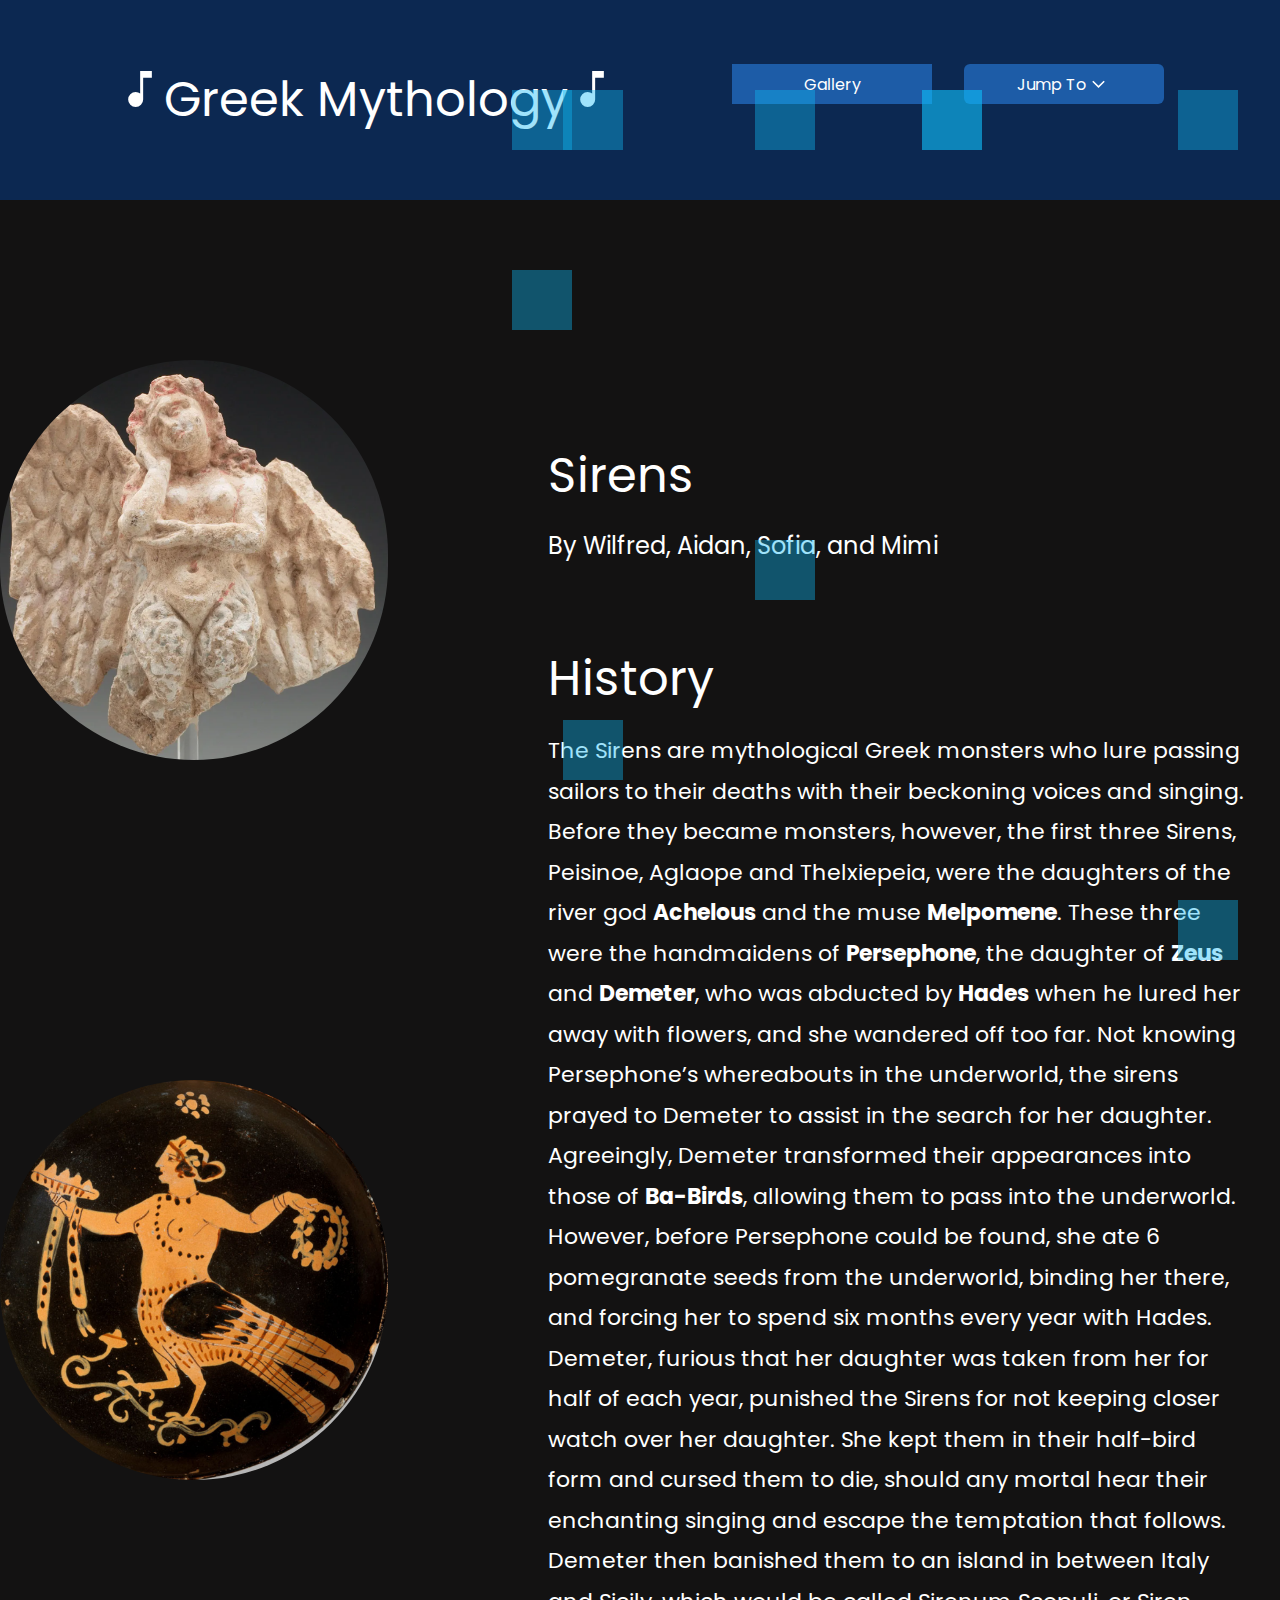
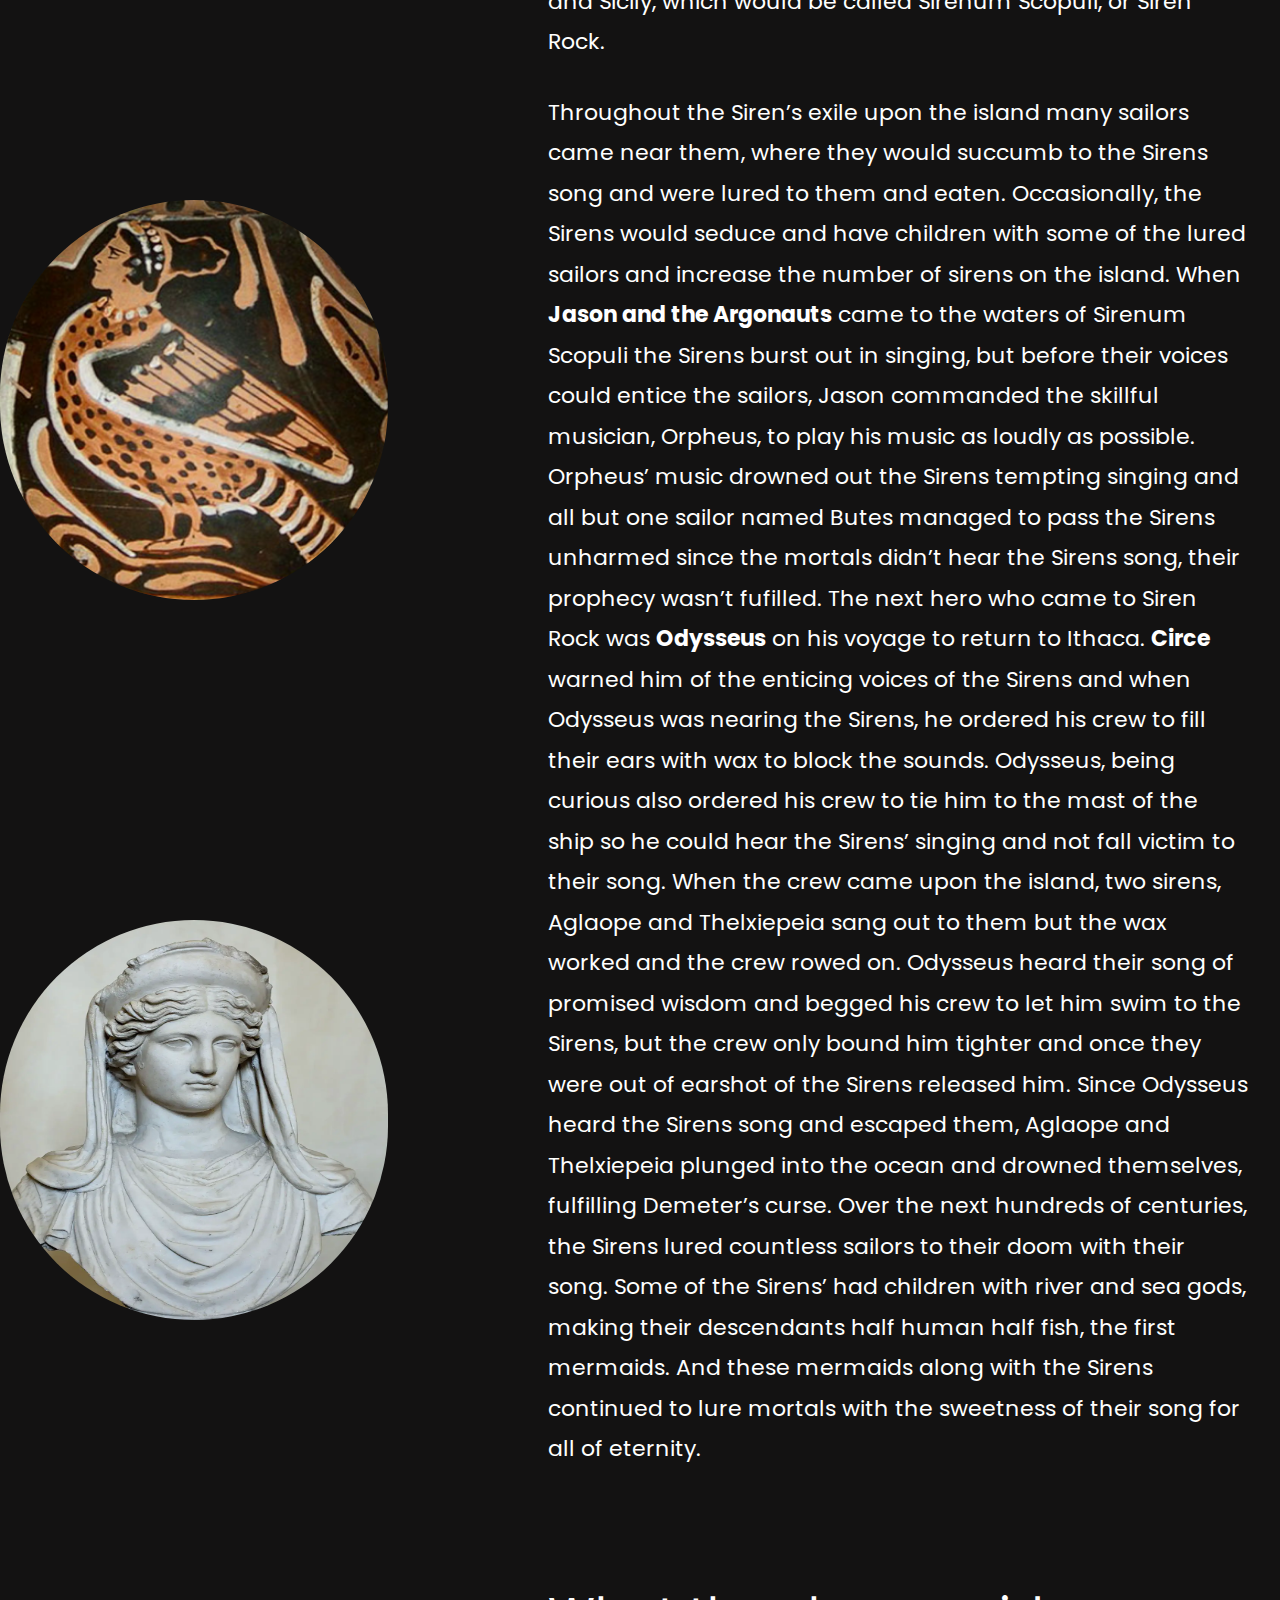
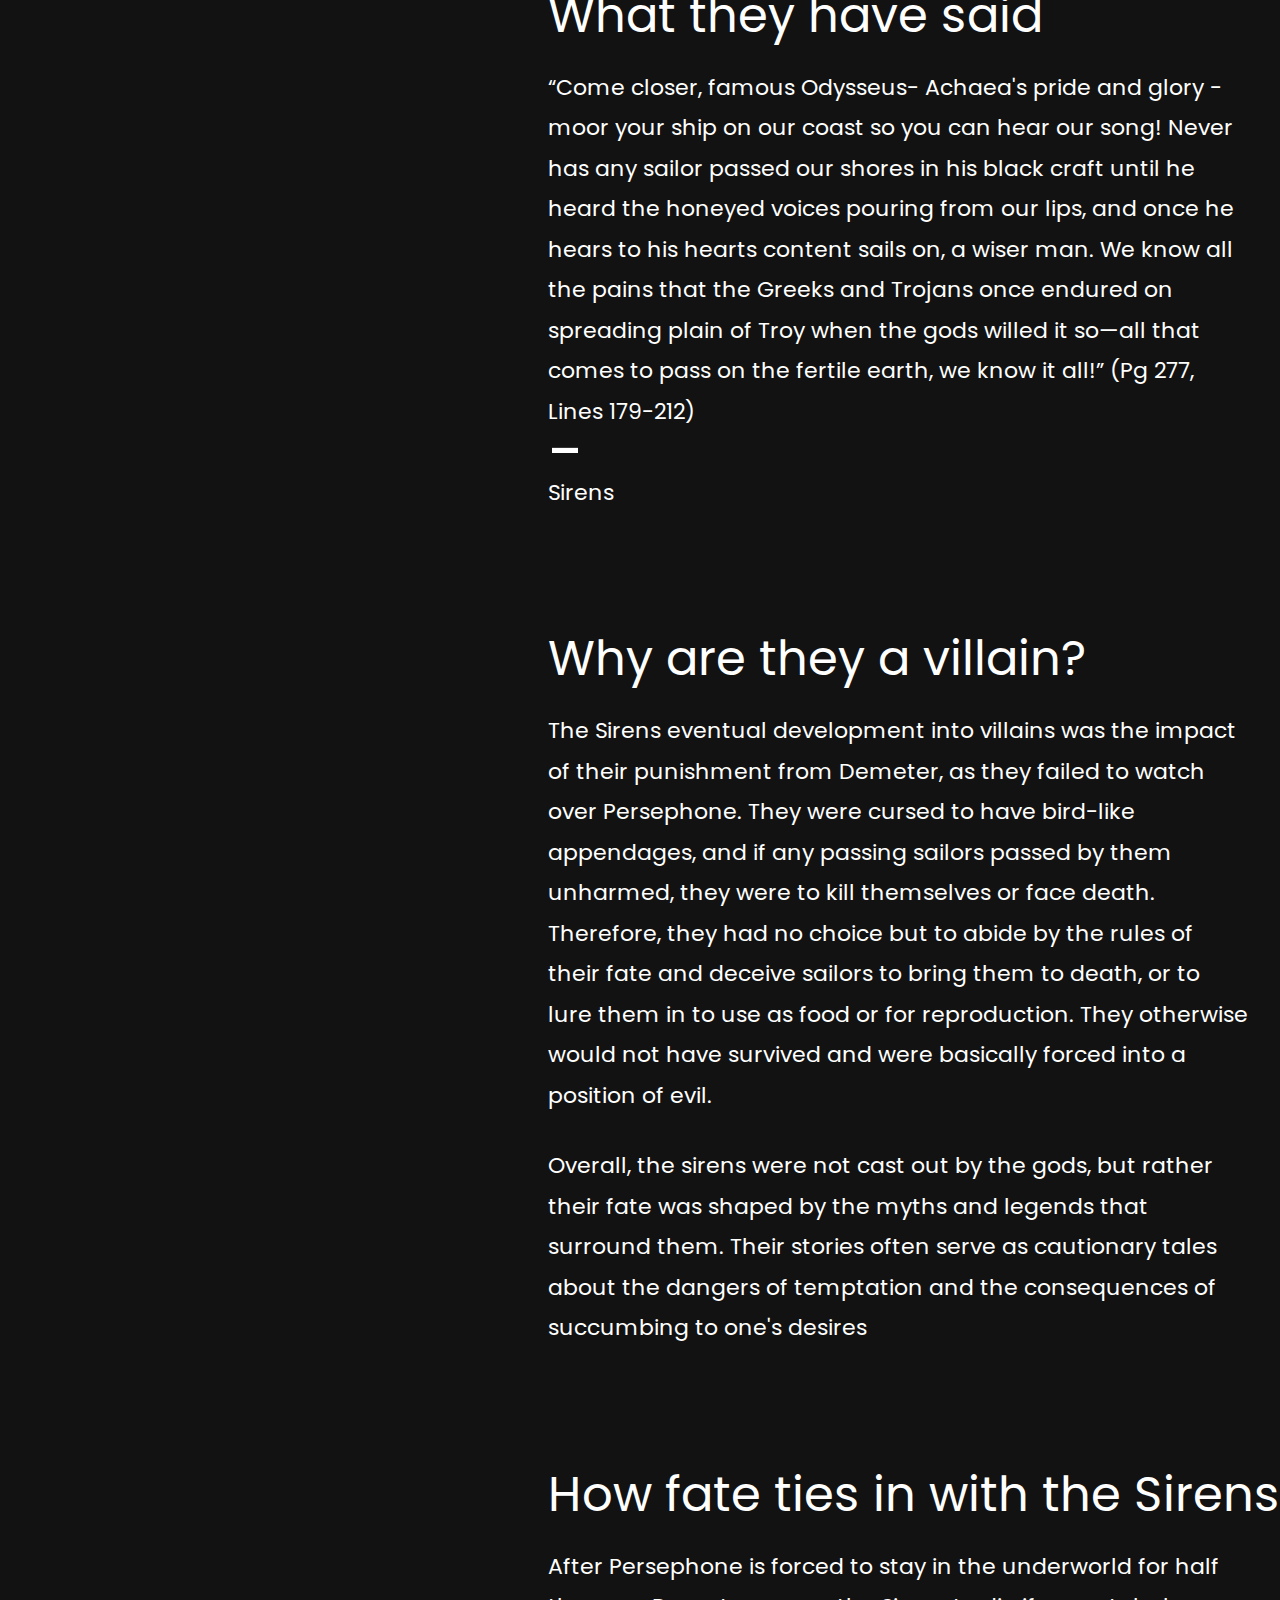
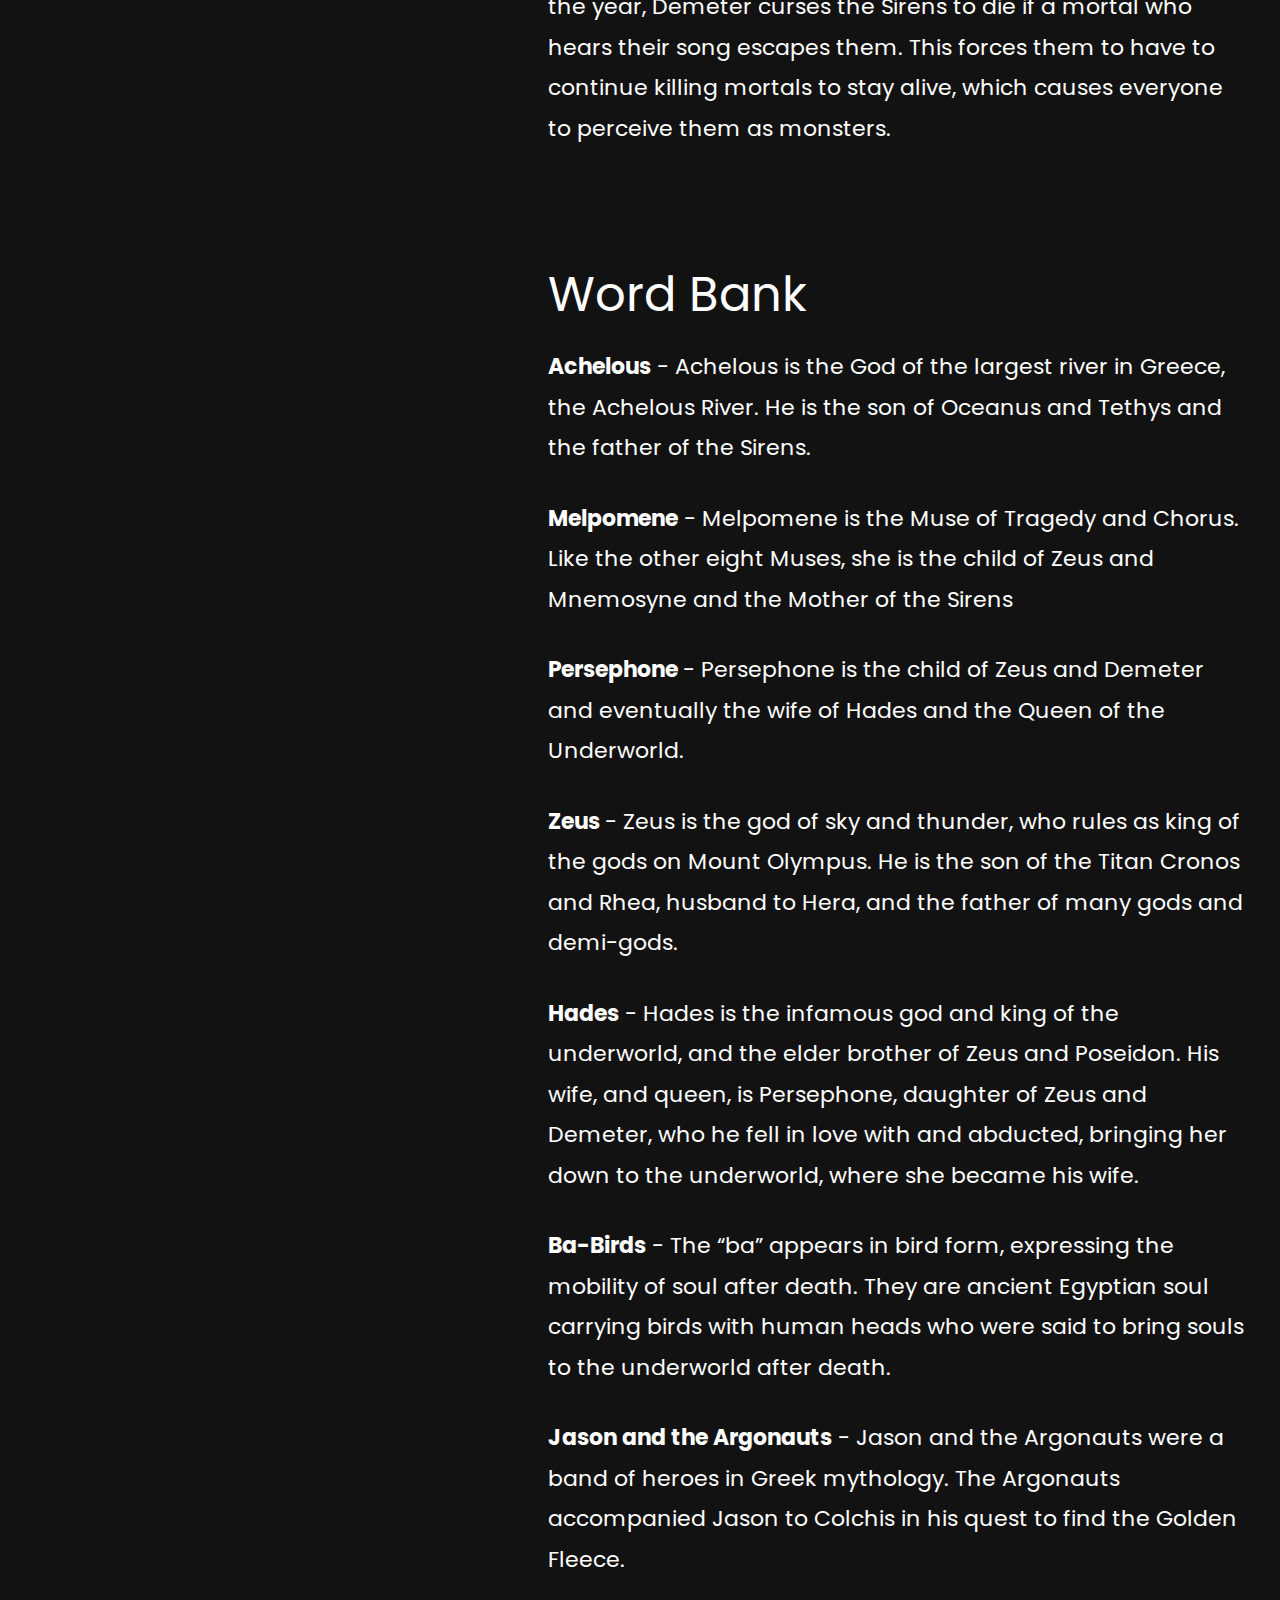
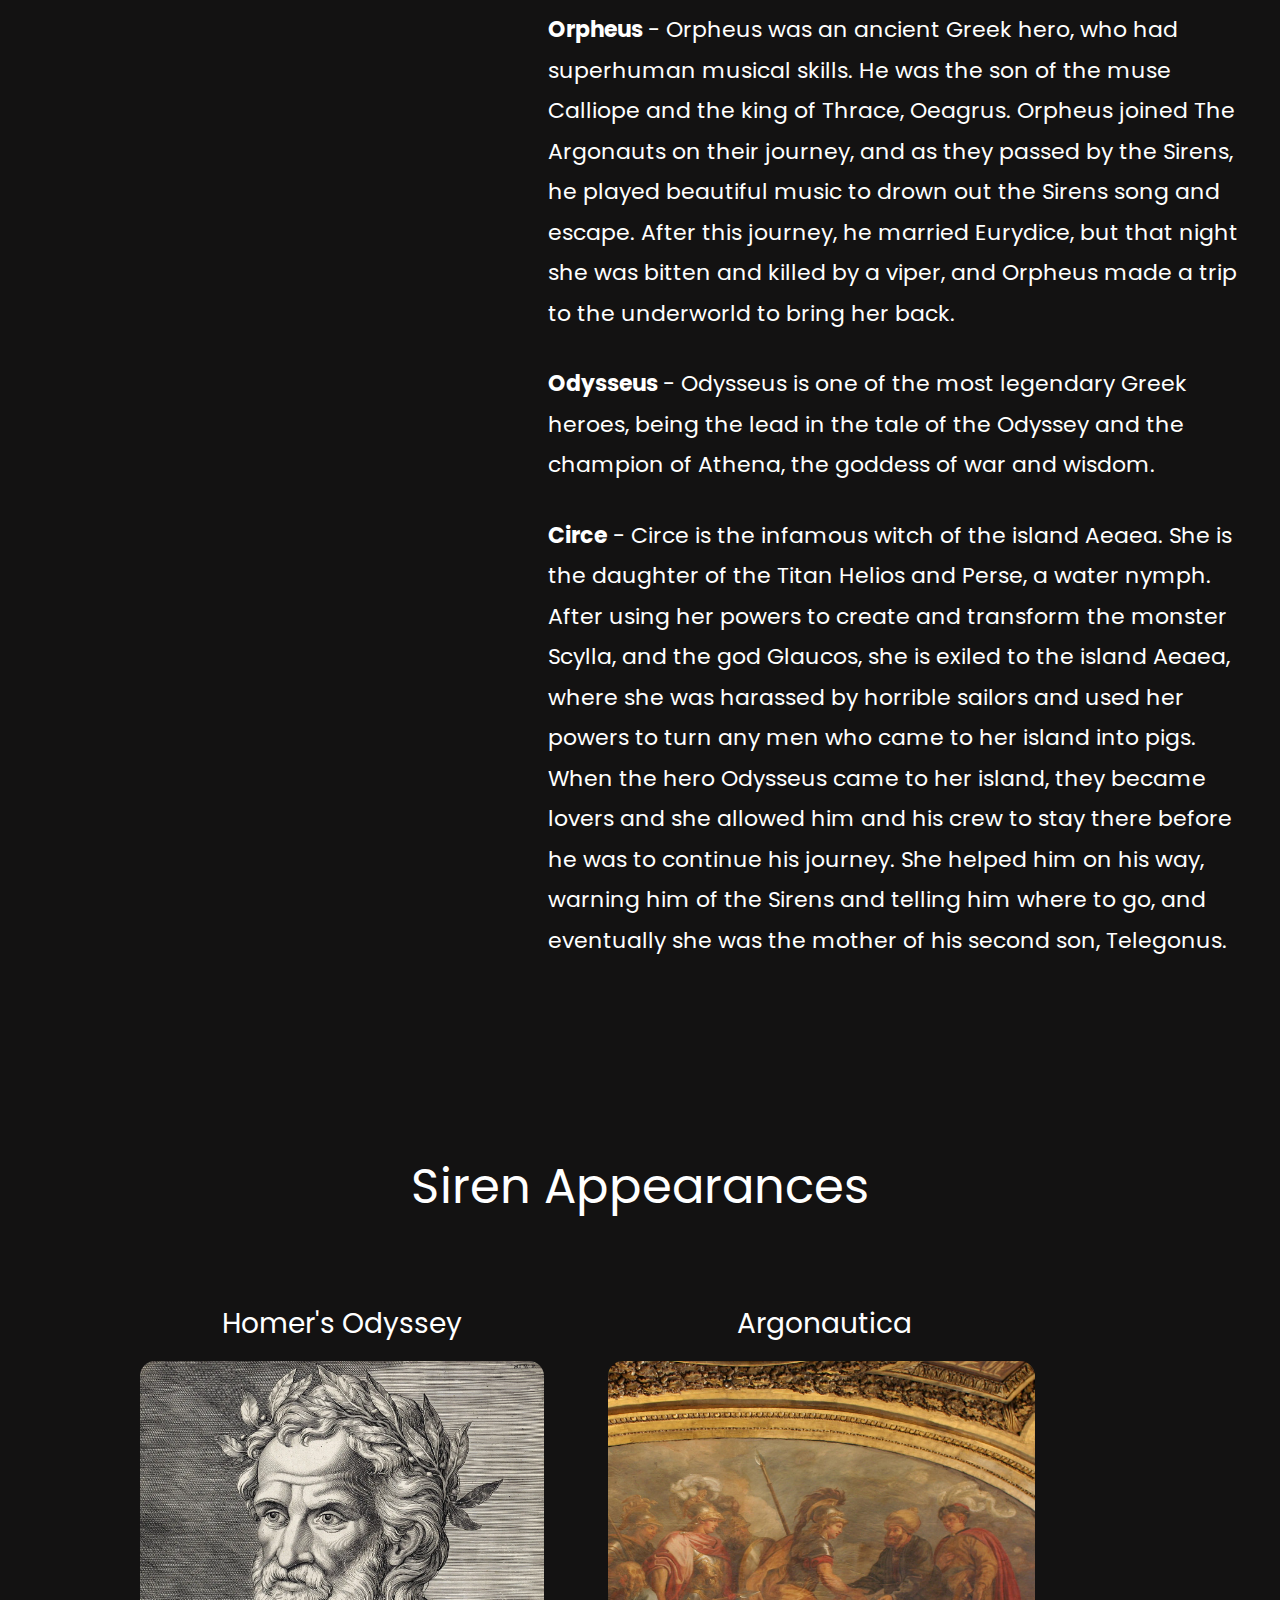
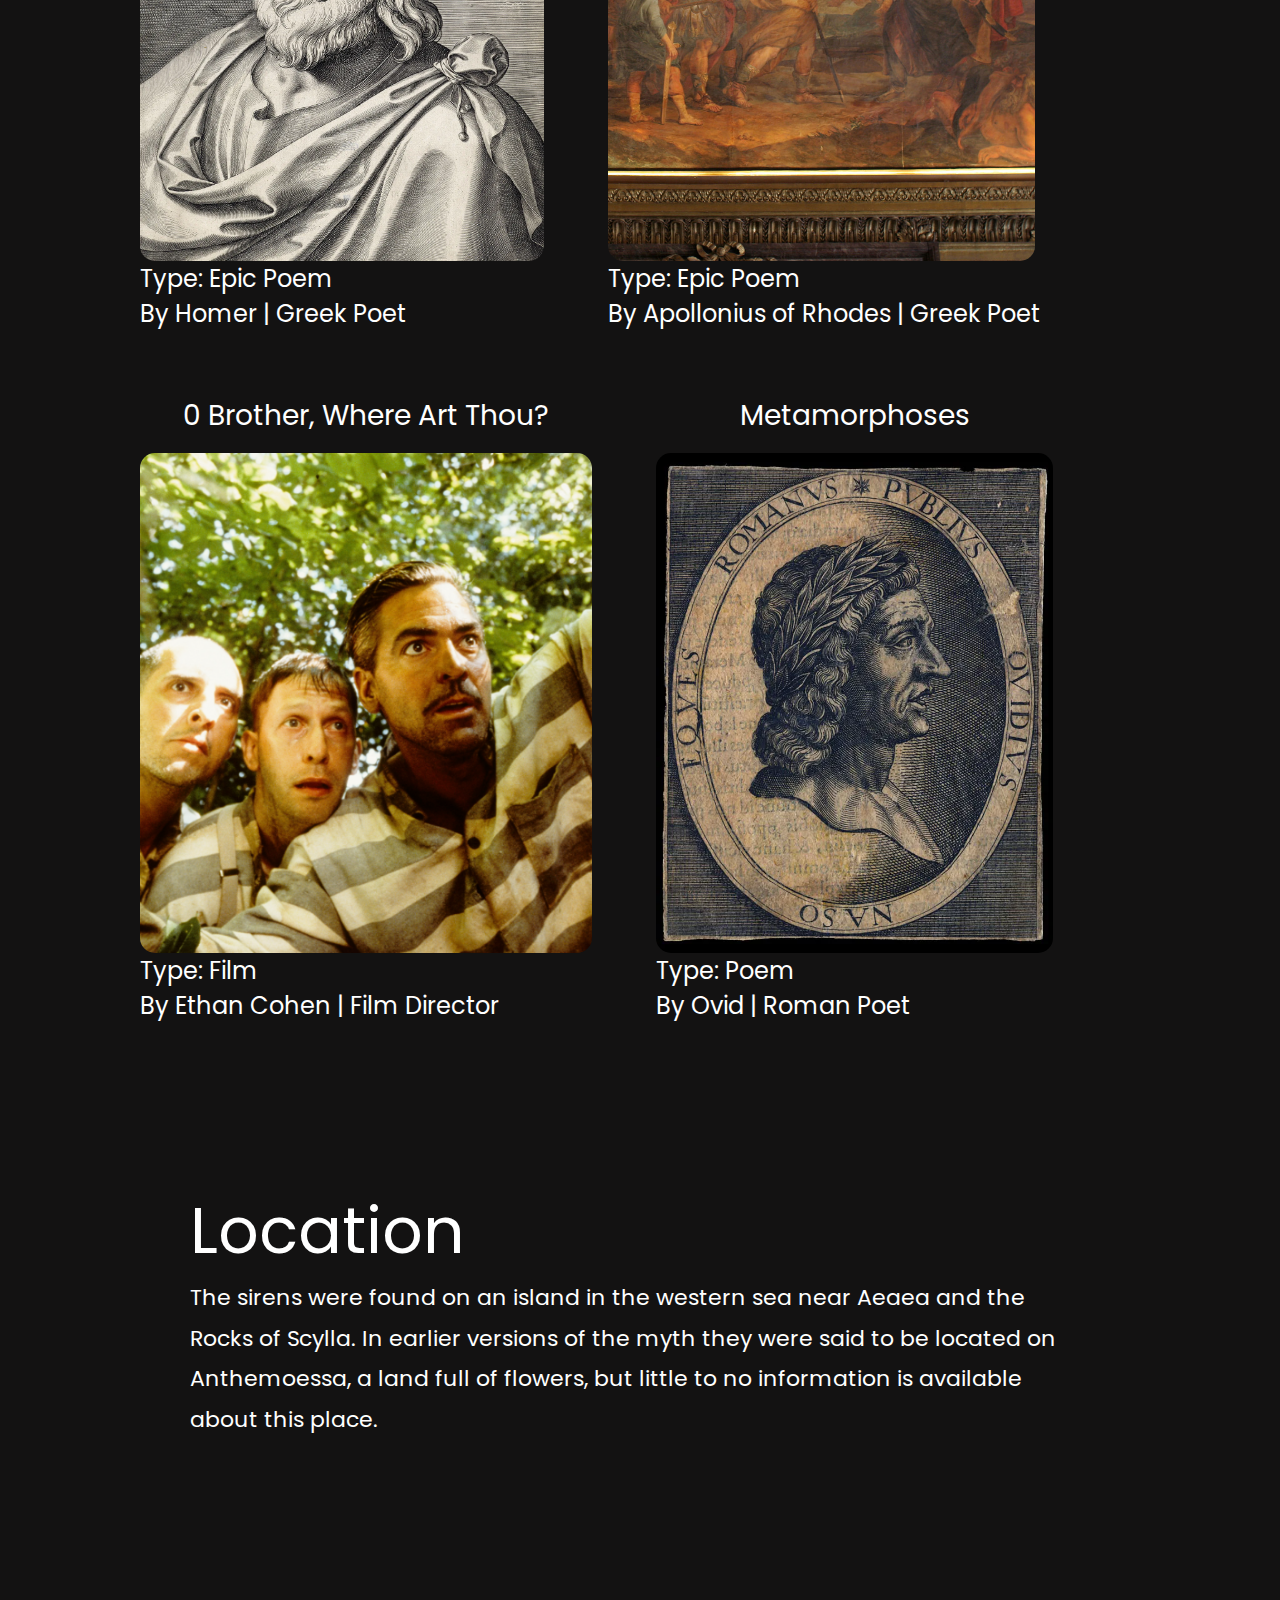
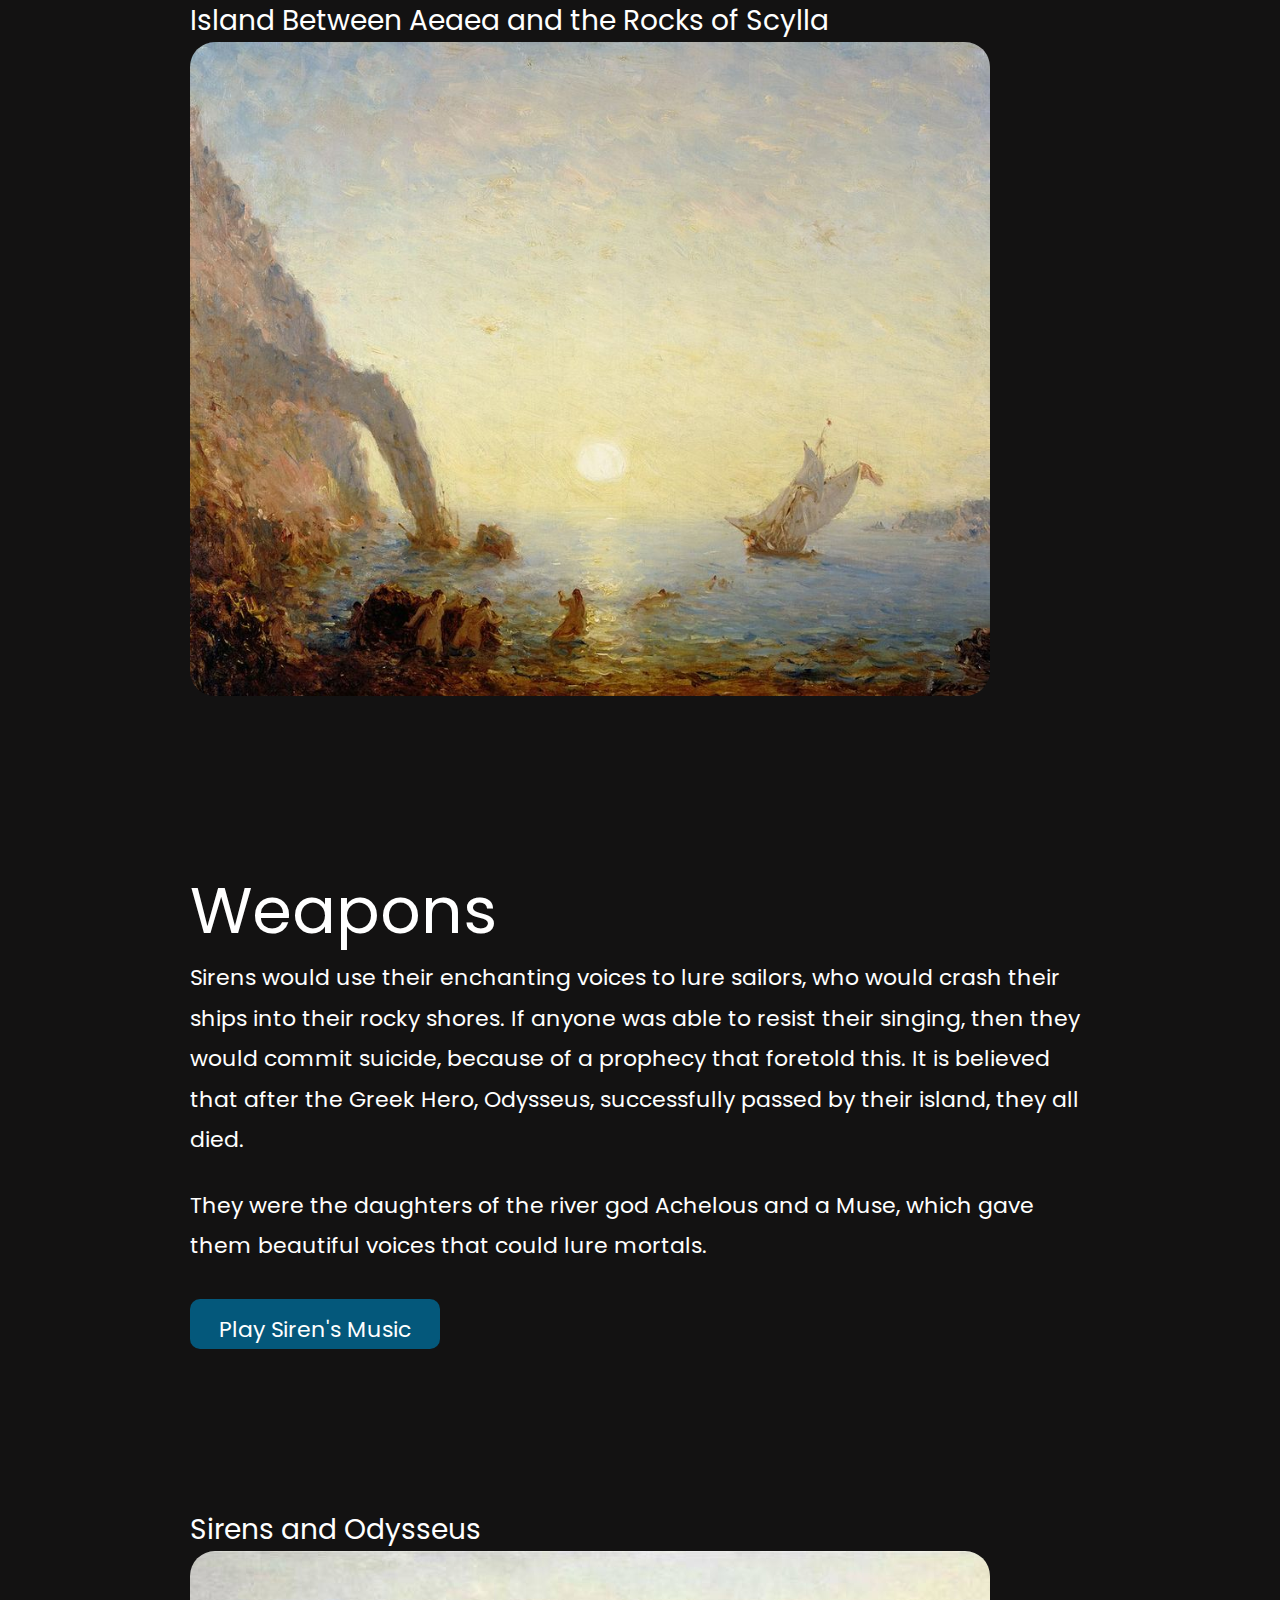
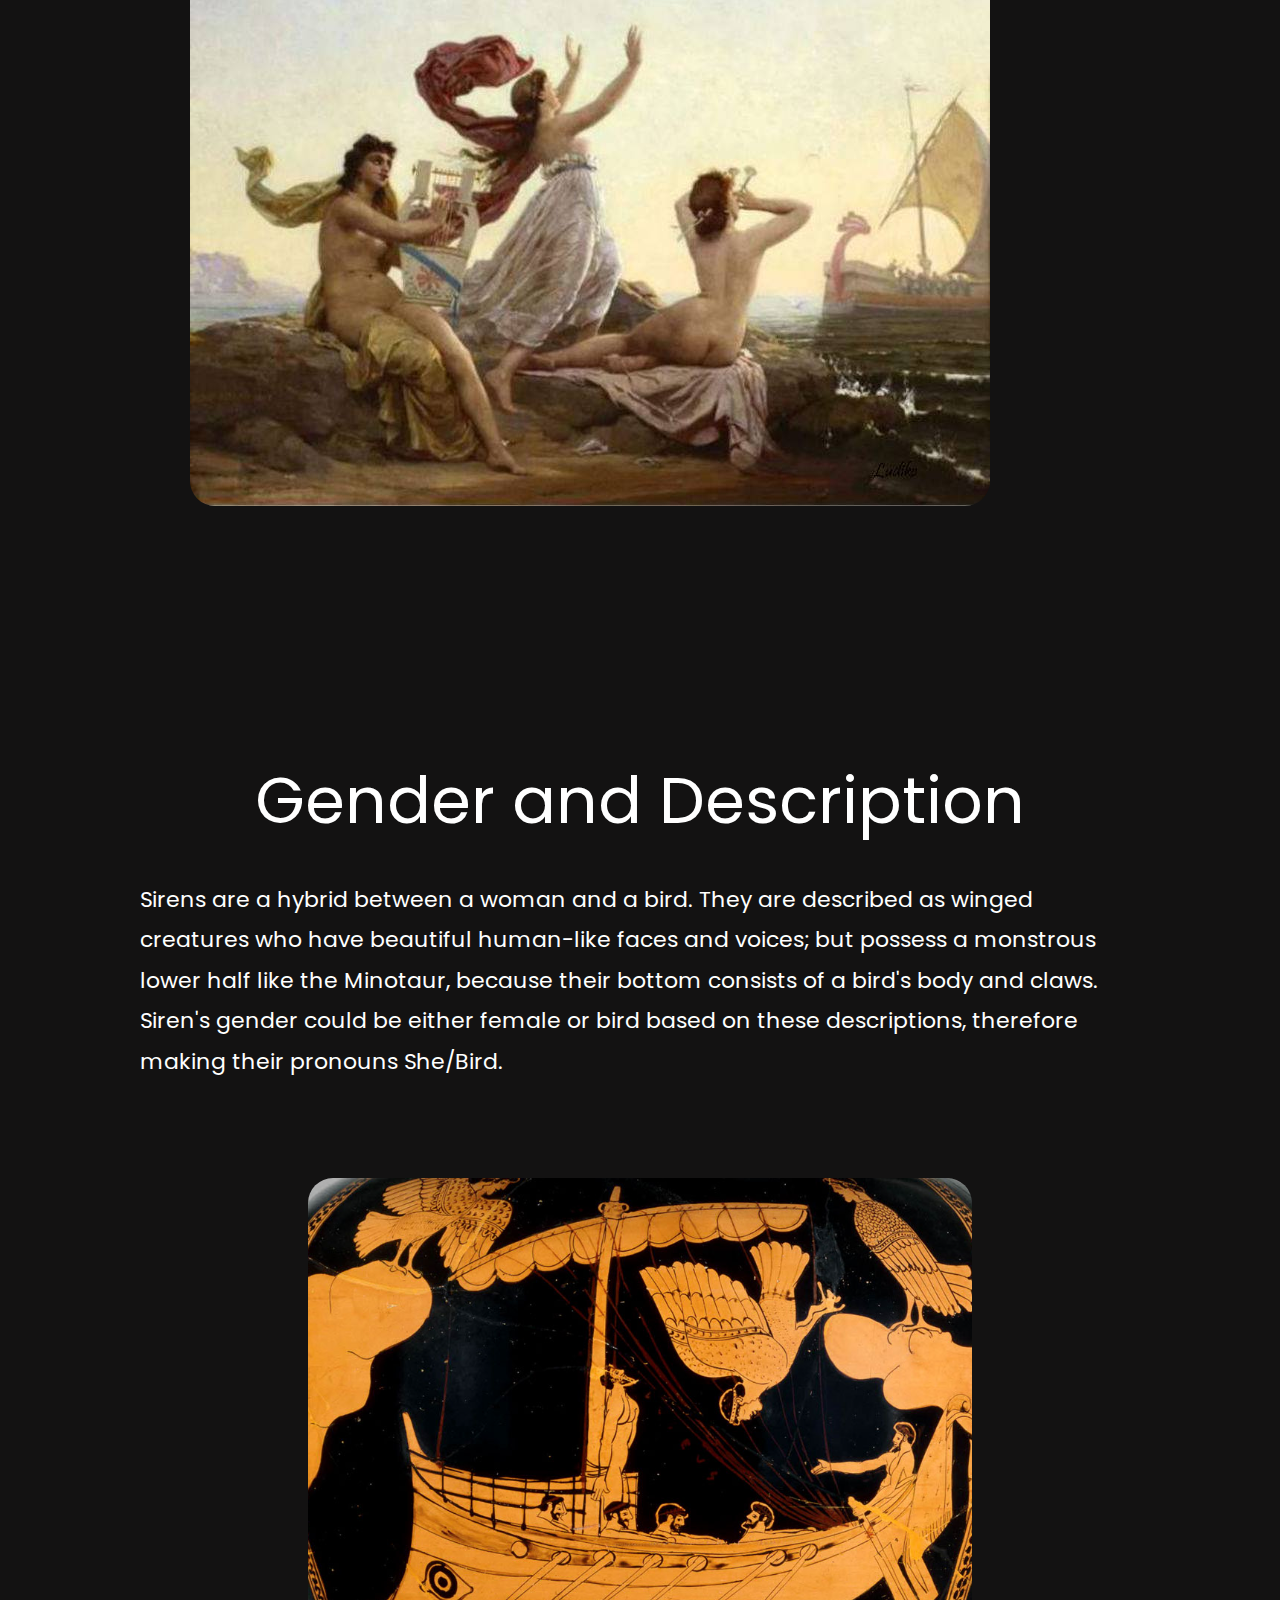
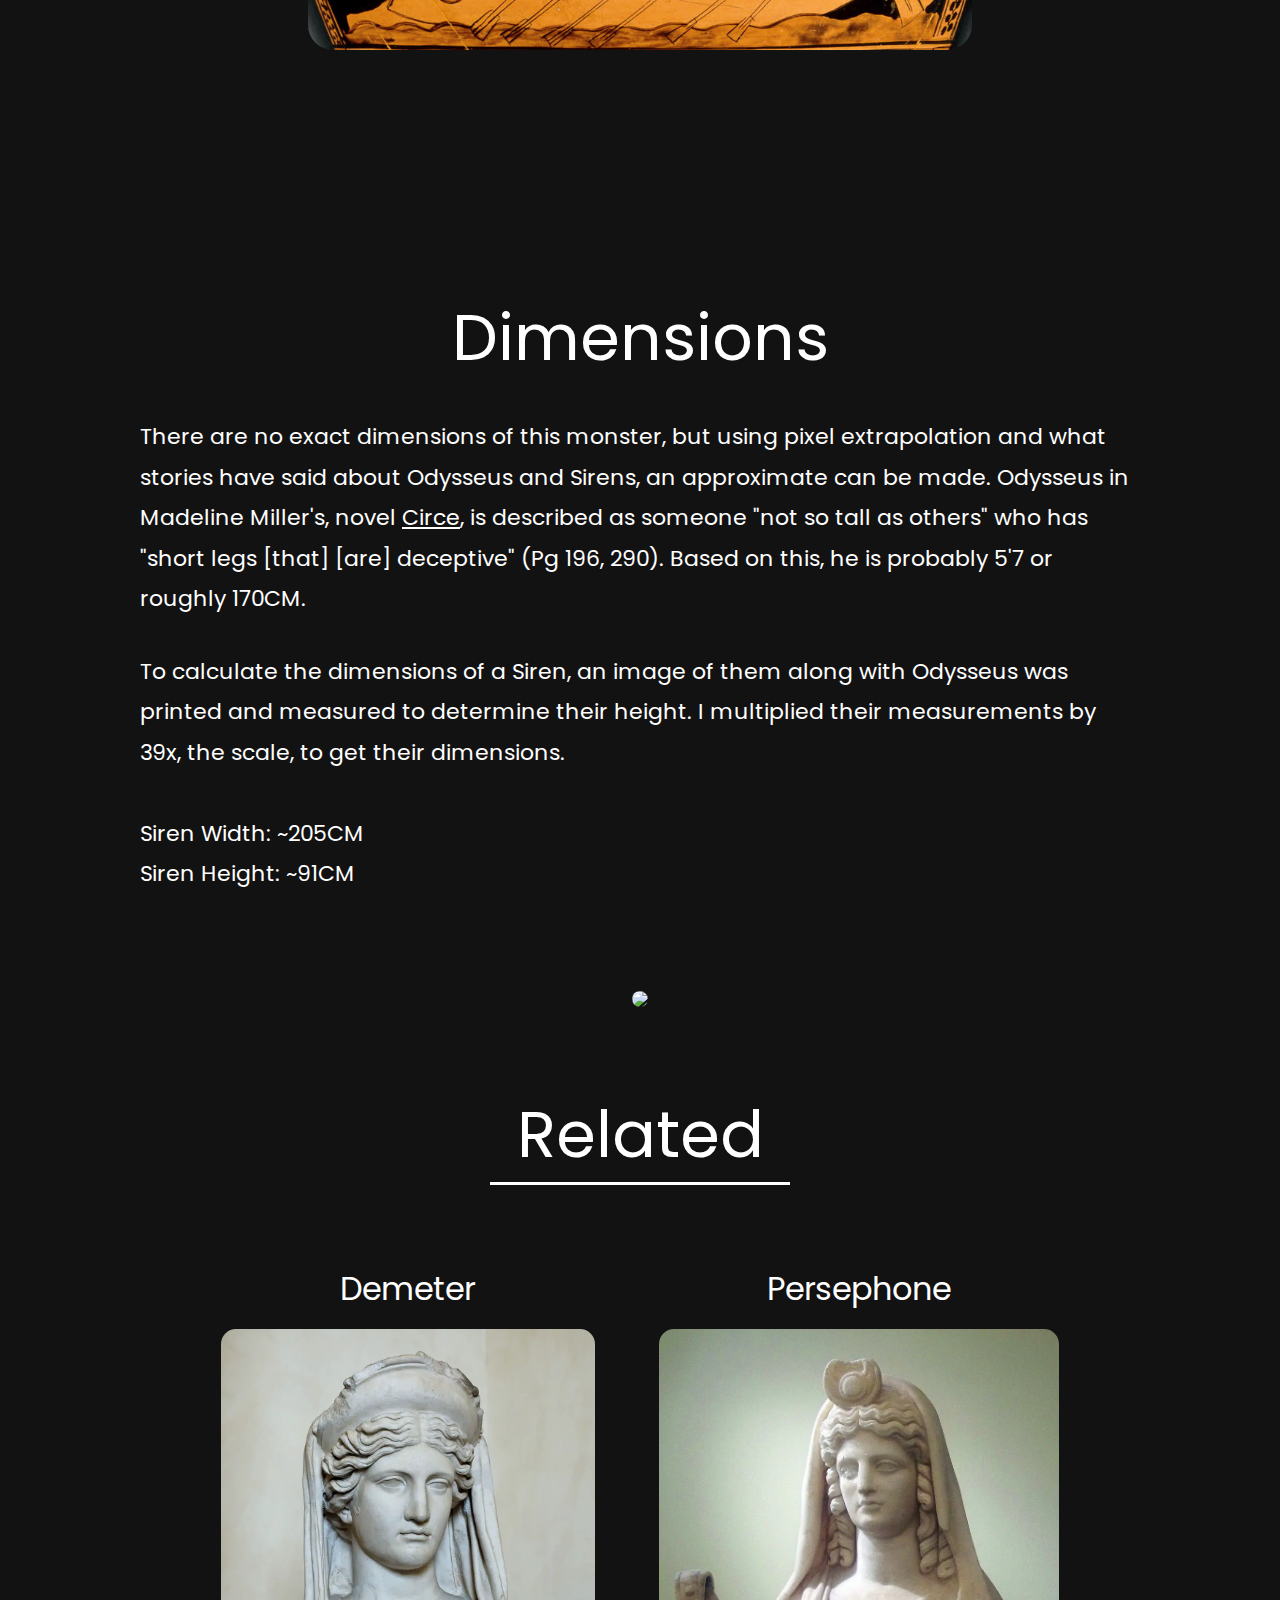
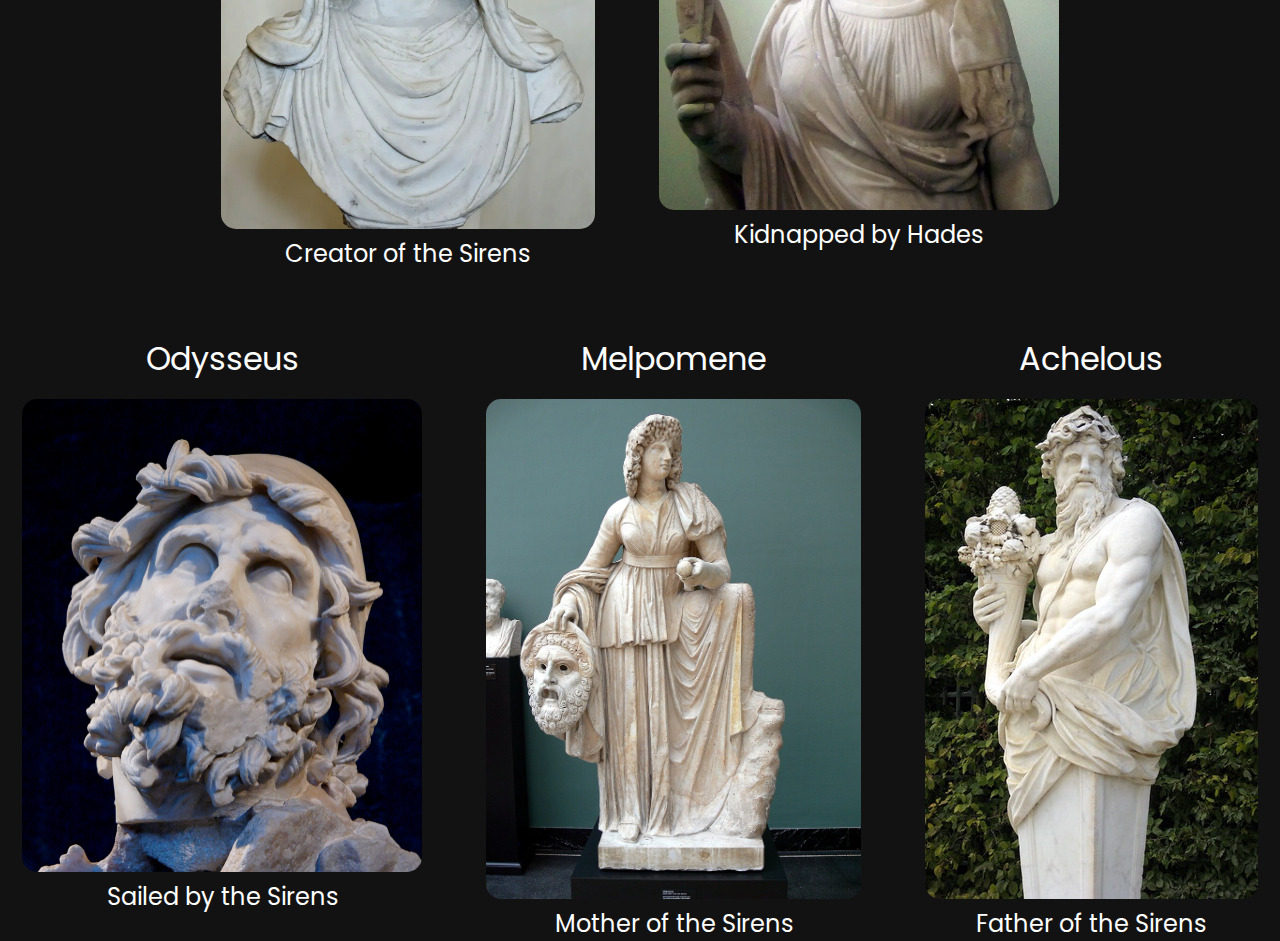
==== index.html @ 2a5d6fe5 "Add files via upload" ====
<!DOCTYPE html>
<html lang="en">
<head>
    <meta charset="UTF-8">
    <title>Sirens</title>
    <link rel="stylesheet" href="sqaures.css">
    <link rel="stylesheet" href="index.css">
    <link rel="stylesheet" href="modal.css">
    <link rel="stylesheet" href="resize.css">
    <link rel="icon" href="music-logo.png">
    <meta name="viewport" content="width=device-width, initial-scale=1.0">
</head>
<body>
    <div class="wrapper">
        <div class="wrapper__squares">
            <div></div>
            <div></div>
            <div></div>
            <div></div>
            <div></div>
            <div></div>
            <div></div>
            <div></div>
            <div></div>
            <div></div>
        </div>
    </div>
  <nav class="nav">
      <div class="nav__container">
          <div class="nav__flex">
            <img src="music-note.svg">
            <header class="nav__container--header">Greek Mythology</header>
            <img src="music-note.svg">
          </div>
          <ul class="nav__container--list">
              <li class="nav__container--list-element"><a href="/Greek/gallery.html">Gallery</a></li>
              <div class="dropdown">
                  <button class="dropbtn">Jump To <img src="expand-arrow.svg">
                      <i class="fa fa-caret-down"></i>
                  </button>
                  <div class="dropdown-content nav__container--list-element">
                      <a href="#S1">Appearances</a>
                      <a href="#S2">Location</a>
                      <a href="#S3">Gender</a>
                      <a href="#S4">Dimensions</a>
                      <a href="#S5">Related</a>
                  </div>
              </div>
          </ul>
      </div>
  </nav>
  <div class="main">
      <div class="main__container">
          <div class="main__container--content">
              <img src="siren-logo-2.PNG" alt="Greek Sirens">
              <img src="greek_art/sirens_header_image_1.PNG" alt="Greek Sirens">
              <img src="greek_art/siren_header_image_3.png" alt="Greek Sirens">
              <img src="demeter.png" alt="Greek Sirens">
          </div>
          <div class="main__container--text">
              <div class="main__container--text-content">
                  <header class="main__container--main-header">Sirens</header>
                  <p class="main__container--creators">By Wilfred, Aidan, Sofia, and Mimi</p>
              </div>
              <div class="main__container--text-content">
                  <header class="main__container--main-header">History</header>
                  <p class="main__container--paragraph">
                      The Sirens are mythological Greek monsters who lure passing sailors to their deaths with their beckoning voices and singing. Before they became monsters, however, the first three Sirens,
                      Peisinoe, Aglaope and Thelxiepeia, were the daughters of the river god <a href="#C1" style="font-weight: bold; text-decoration: none; color: white">Achelous</a> and the muse
                      <a href="#C2" style="font-weight: bold; text-decoration: none; color: white">Melpomene</a>. These three were the handmaidens of <a href="#C3" style="font-weight: bold; text-decoration: none; color: white">Persephone</a>,
                      the daughter of <a href="#C4" style="font-weight: bold; text-decoration: none; color: white">Zeus</a> and <a href="#C5" style="font-weight: bold; text-decoration: none; color: white">Demeter</a>, who was abducted by
                      <a href="#C6" style="font-weight: bold; text-decoration: none; color: white">Hades</a>
                      when he lured her away with flowers, and she wandered off too far.
                      Not knowing Persephone’s whereabouts in the
                      underworld, the sirens prayed to Demeter to assist in the search for her daughter. Agreeingly,
                      Demeter transformed their appearances into those of <a href="#C7" style="font-weight: bold; text-decoration: none; color: white">Ba-Birds</a>, allowing them to pass into the
                      underworld. However, before Persephone could be found, she ate 6 pomegranate seeds from the
                      underworld, binding her there, and forcing her to spend six months every year with Hades. Demeter,
                      furious that her daughter was taken from her for half of each year, punished the Sirens for not
                      keeping closer watch over her daughter. She kept them in their half-bird form and cursed them to die,
                      should any mortal hear their enchanting singing and escape the temptation that follows. Demeter then
                      banished them to an island in between Italy and Sicily, which would be called Sirenum Scopuli, or
                      Siren Rock.
                  </p>
              </div>

              <div class="main__container--text-content">
                  <p class="main__container--paragraph">
                      Throughout the Siren’s exile upon the island many sailors came near them, where they would succumb to the Sirens song and were lured to them and eaten.
                      Occasionally, the Sirens would seduce and have children with some of the lured sailors and increase the number of sirens on the island. When <a href="#C8" style="font-weight: bold; text-decoration: none; color: white">Jason and
                      the Argonauts</a> came to the waters of Sirenum Scopuli the Sirens burst out in singing, but before their voices could entice the sailors, Jason commanded the
                      skillful musician, Orpheus, to play his music as loudly as possible. Orpheus’ music drowned out the Sirens tempting singing and all but one sailor named
                      Butes managed to pass the Sirens unharmed since the mortals didn’t hear the Sirens song, their prophecy wasn’t fufilled. The next hero who came to Siren
                      Rock was <a href="#C9" style="font-weight: bold; text-decoration: none; color: white">Odysseus</a> on his voyage to return to Ithaca.
                      <a href="#C10" style="font-weight: bold; text-decoration: none; color: white">Circe</a> warned him of the enticing voices of the Sirens and
                      when Odysseus was nearing the Sirens, he ordered
                      his crew to fill their ears with wax to block the sounds. Odysseus, being curious also ordered his crew to tie him to the mast of the ship so he could hear
                      the Sirens’ singing and not fall victim to their song. When the crew came upon the island, two sirens, Aglaope and Thelxiepeia sang out to them but the wax worked
                      and the crew rowed on. Odysseus heard their song of promised wisdom and begged his crew to let him swim to the Sirens, but the crew only bound him tighter and once
                      they were out of earshot of the Sirens released him. Since Odysseus heard the Sirens song and escaped them, Aglaope and Thelxiepeia plunged into the ocean and drowned
                      themselves, fulfilling Demeter’s curse. Over the next hundreds of centuries, the Sirens lured countless sailors to their doom with their song. Some of the Sirens’ had
                      children with river and sea gods, making their descendants half human half fish, the first mermaids. And these mermaids along with the Sirens continued to lure mortals
                      with the sweetness of their song for all of eternity.
                  </p>
              </div>

              <div class="main__container--text-content">
                  <header class="main__container--main-header">What they have said</header>
                  <p class="main__container--paragraph">
                      “Come closer, famous Odysseus- Achaea's pride and glory - moor your ship on our coast so you can hear our song! Never has any sailor passed our shores in his black craft
                      until he heard the honeyed voices pouring from our lips, and once he hears to his hearts
                      content sails on, a wiser man. We know all the pains that the Greeks and Trojans once endured on
                      spreading plain of Troy when the gods willed it so—all that comes to pass on the fertile earth,
                      we know it all!” (Pg 277, Lines 179-212) <br>

                      <span style="font-size: 64px; display: flex; flex-direction: row">-</span>Sirens
                  </p>
              </div>

              <div class="main__container--text-content">
                  <header class="main__container--main-header">Why are they a villain?</header>
                  <p class="main__container--paragraph">
                      The Sirens eventual development into villains was the impact of their punishment from Demeter, as they failed to watch over Persephone.
                      They were cursed to have bird-like appendages, and if any passing sailors passed by them
                      unharmed, they were to kill themselves or face death. Therefore, they had no choice but to
                      abide by the rules of their fate and deceive sailors to bring them to death, or to lure them
                      in to use as food or for reproduction. They otherwise would not have survived and were basically
                      forced into a position of evil.
                  </p>
              </div>

              <div class="main__container--text-content">
                  <p class="main__container--paragraph">
                      Overall, the sirens were not cast out by the gods, but rather their fate was shaped by the myths and legends that surround them. Their stories often serve as cautionary tales about the dangers of temptation and the consequences of succumbing to one's desires
                  </p>
              </div>

              <div class="main__container--text-content">
                  <header class="main__container--main-header">How fate ties in with the Sirens</header>
                  <p class="main__container--paragraph">
                      After Persephone is forced to stay in the underworld for half the year, Demeter curses the Sirens to die if a mortal who hears their song escapes them. This forces them to have to continue killing mortals to stay alive, which causes everyone to perceive them as monsters.
                  </p>
              </div>

              <div class="main__container--text-content">
                  <header class="main__container--main-header">Word Bank</header>
                  <p class="main__container--paragraph" id="C1">
                      <span style="font-weight: bold">Achelous</span> - Achelous is the God of the largest river in Greece, the Achelous River. He is the son of Oceanus and Tethys and the father of the Sirens.
                  </p>

                  <p class="main__container--paragraph" id="C2">
                      <span style="font-weight: bold">Melpomene</span> - Melpomene is the Muse of Tragedy and Chorus. Like the other eight Muses, she is the child of Zeus and Mnemosyne and the Mother of the Sirens
                  </p>

                  <p class="main__container--paragraph" id="C3">
                      <span style="font-weight: bold">Persephone </span> - Persephone is the child of Zeus and Demeter and eventually the wife of Hades and the Queen of the Underworld.
                  </p>

                  <p class="main__container--paragraph" id="C4">
                      <span style="font-weight: bold">Zeus </span> - Zeus is the god of sky and thunder, who rules as king of the gods on Mount Olympus. He is the son of the Titan Cronos and Rhea, husband to Hera, and the father of many gods and demi-gods.
                  </p>

                  <p class="main__container--paragraph" id="C5">
                      <span style="font-weight: bold">Hades</span> - Hades is the infamous god and king of the underworld, and the elder brother of Zeus and Poseidon.  His wife, and queen, is Persephone, daughter of Zeus and Demeter, who he fell in love with and abducted, bringing her down to the underworld, where she became his wife.
                  </p>

                  <p class="main__container--paragraph" id="C6">
                      <span style="font-weight: bold">Ba-Birds</span> - The “ba” appears in bird form, expressing the mobility of soul after death. They are ancient Egyptian soul carrying birds with human heads who were said to bring souls to the underworld after death.
                  </p>

                  <p class="main__container--paragraph" id="C7">
                      <span style="font-weight: bold">Jason and the Argonauts</span> - Jason and the Argonauts were a band of heroes in Greek mythology. The Argonauts accompanied Jason to Colchis in his quest to find the Golden Fleece.
                  </p>

                  <p class="main__container--paragraph" id="C8">
                      <span style="font-weight: bold">Orpheus </span> - Orpheus was an ancient Greek hero, who had superhuman musical skills. He was the son of the muse Calliope and the king of Thrace, Oeagrus. Orpheus joined The Argonauts on their journey, and as they passed by the Sirens, he played beautiful music to drown out the Sirens song and escape. After this journey, he married Eurydice, but that night she was bitten and killed by a viper, and Orpheus made a trip to the underworld to bring her back.
                  </p>

                  <p class="main__container--paragraph" id="C9">
                      <span style="font-weight: bold">Odysseus </span> - Odysseus is one of the most legendary Greek heroes, being the lead in the tale of the Odyssey and the champion of Athena, the goddess of war and wisdom.
                  </p>

                  <p class="main__container--paragraph" id="C10">
                      <span style="font-weight: bold">Circe</span> - Circe is the infamous witch of the island Aeaea. She is the daughter of the Titan Helios and Perse, a water nymph. After using her powers to create and transform the monster Scylla, and the god Glaucos, she is exiled to the island Aeaea, where she was harassed by horrible sailors and used her powers to turn any men who came to her island into pigs. When the hero Odysseus came to her island, they became lovers and she allowed him and his crew to stay there before he was to continue his journey. She helped him on his way, warning him of the Sirens and telling him where to go, and eventually she was the mother of his second son, Telegonus.
                  </p>
              </div>
          </div>
      </div>
      <div class="main-appearance__container" id="S1">
          <div class="main-appearance__header">
            <header>Siren Appearances</header>
          </div>

          <div class="main-appearance__grid">
              <div class="main-appearance__content">
                  <header class="main-appearance__content-header">Homer's Odyssey</header>
                  <img src="homer.png" alt="Homer">
                  <header class="main-appearance__content-sub-header">Type: Epic Poem</header>
                  <header  class="main-appearance__content-sub-header">By Homer | Greek Poet</header>
              </div>

              <div class="main-appearance__content">
                  <header class="main-appearance__content-header">Argonautica</header>
                  <img src="greek_art/argonauttica.PNG" alt="Apollonius">
                  <header class="main-appearance__content-sub-header">Type: Epic Poem</header>
                  <header  class="main-appearance__content-sub-header">By Apollonius of Rhodes | Greek Poet</header>
              </div>

              <div class="main-appearance__content">
                  <header class="main-appearance__content-header">0 Brother, Where Art Thou?</header>
                  <img src="normal_art/o_brother_where_art_thou.PNG" alt="0 Brother, Where Art Thou?">
                  <header class="main-appearance__content-sub-header">Type: Film</header>
                  <header  class="main-appearance__content-sub-header">By Ethan Cohen | Film Director</header>
              </div>

              <div class="main-appearance__content">
                  <header class="main-appearance__content-header">Metamorphoses</header>
                  <img src="normal_art/ovid.png" alt="Ovid">
                  <header class="main-appearance__content-sub-header">Type: Poem</header>
                  <header  class="main-appearance__content-sub-header">By Ovid | Roman Poet</header>
              </div>
          </div>
      </div>
      <div class="main-location-container" id="S2">
          <div class="main-location__content">
              <div>
                  <header class="main-location__content-header">Location</header>
                  <p>The sirens were found on an island in the western sea near Aeaea and the Rocks of Scylla.
                      In earlier versions of the myth they were said to be located on Anthemoessa, a land full of flowers,
                      but little to no information is available about this place.
                  </p>
              </div>

              <div class="main-location__grid">
                  <div class="main-location__image">
                      <header class="main-location__content-subheader">Island Between Aeaea and the Rocks of Scylla</header>
                      <img src="sirens_island.jpg">
                  </div>
              </div>
          </div>

          <div class="main-location__content">
              <div>
                  <header class="main-location__content-header">Weapons</header>
                  <p>Sirens would use their enchanting voices to lure sailors, who would crash their ships into their rocky shores.
                      If anyone was able to resist their singing, then they would commit suicide, because of a prophecy that foretold this.
                      It is believed that after the Greek Hero, Odysseus, successfully passed by their island, they all died.
                  </p>
                  <br>
                  <p>
                      They were the daughters of the river god Achelous and a Muse, which gave them beautiful voices that could lure mortals.
                  </p>

              <button class="main-location--music-btn" onclick="togglePlay();">Play Siren's Music</button>
              </div>

              <div class="main-location__grid">
                  <div class="main-location__image">
                      <header class="main-location__content-subheader">Sirens and Odysseus</header>
                      <img src="greek_art/sirens_and_odyessus.jpg">
                  </div>
              </div>
          </div>
      </div>
      <div class="main-specie__container" id="S3">
          <div class="main-specie__header">
              <div class="main-specie__content">
                  <header>Gender and Description</header>
                  <p>
                      Sirens are a hybrid between a woman and a bird. They are described as winged creatures who have beautiful human-like faces and voices;
                      but possess a monstrous lower half like the Minotaur, because their bottom consists of a bird's body and claws. Siren's gender could be either female or bird based on these descriptions,
                      therefore making their pronouns She/Bird.
                  </p>
              </div>
              <div class="main-specie__content">
                  <img src="greek_art/siren_desc.PNG">
              </div>
          </div>
      </div>
      <div class="main-specie__container" id="S4">
          <div class="main-specie__header">
              <div class="main-specie__content">
                  <header>Dimensions</header>
                  <p>
                      There are no exact dimensions of this monster,
                      but using pixel extrapolation and what stories have said about Odysseus and Sirens, an approximate can be made.
                      Odysseus in Madeline Miller's, novel <span style="text-decoration: underline">Circe</span>, is described as someone
                      "not so tall as others" who has "short legs [that] [are] deceptive" (Pg 196, 290). Based on this, he is probably 5'7 or roughly 170CM.
                  </p>

                  <p>
                      To calculate the dimensions of a Siren, an image of them along with Odysseus was printed and measured to determine their height. I multiplied their measurements by 39x, the scale, to get their dimensions. <br><br> Siren Width: ~205CM <br> Siren Height: ~91CM
                  </p>
              </div>
              <div class="main-specie__content">
                  <img src="siren_dimensions.png">
              </div>
          </div>
      </div>
      <div class="main-related__container" id="S5">
          <div class="main-related__header">
              <header>Related</header>
          </div>

          <div class="main-related__grid">
              <div class="main-related__content">
                  <header class="main-related__content-header">Demeter</header>
                  <img src="demeter.png" alt="Demeter">
                  <header class="main-related__content-sub-header">Creator of the Sirens</header>
              </div>

              <div class="main-related__content">
                  <header class="main-related__content-header">Persephone</header>
                  <img src="persephone.png" alt="Persephone">
                  <header class="main-related__content-sub-header">Kidnapped by Hades</header>
              </div>

              <div class="main-related__content">
                  <header class="main-related__content-header">Odysseus</header>
                  <img src="odyessus.jpg" alt="Odysseus">
                  <header class="main-related__content-sub-header">Sailed by the Sirens</header>
              </div>

              <div class="main-related__content">
                  <header class="main-related__content-header">Melpomene</header>
                  <img src="Melpomene.jpg" alt="Melpomene">
                  <header class="main-related__content-sub-header">Mother of the Sirens</header>
              </div>

              <div class="main-related__content">
                  <header class="main-related__content-header">Achelous</header>
                  <img src="achelous.jpg" alt="Achelous">
                  <header class="main-related__content-sub-header">Father of the Sirens</header>
              </div>
          </div>
      </div>
  </div>
    <script>
        var myAudio = new Audio("siren.mp3");
        var isPlaying = false;

        function togglePlay() {
            isPlaying ? myAudio.pause() : myAudio.play();
        };

        myAudio.onplaying = function() {
            isPlaying = true;
        };
        myAudio.onpause = function() {
            isPlaying = false;
        };

        const section = document.querySelector("section"),
            overlay = document.querySelector(".overlay"),
            showBtn = document.querySelector(".info-box"),
            closeBtn = document.querySelector(".close-btn");
        showBtn.addEventListener("click", () => section.classList.add("active"));
        overlay.addEventListener("click", () =>
            section.classList.remove("active")
        );
        closeBtn.addEventListener("click", () =>
            section.classList.remove("active")
        );
    </script>
</body>
</html>
---- sqaures.css ----
.wrapper{
    width: 100%;
    overflow: hidden;
}
.wrapper__squares div{
    position: absolute;
    width: 60px;
    height: 60px;
    background-color: rgba(14, 184, 246, 0.4);
}
.wrapper__squares div:nth-child(1){
    top: 10%;
    left: 40%;
    animation:  animate 10s linear infinite;
}
.wrapper__squares div:nth-child(2){
    top: 10%;
    left: 92%;
    animation:  animate 10s linear infinite;
}

.wrapper__squares div:nth-child(3){
    top: 10%;
    left: 59%;
    animation:  animate 8s linear infinite;
}

.wrapper__squares div:nth-child(4){
    top: 10%;
    left: 44%;
    animation:  animate 5s linear infinite;
}

.wrapper__squares div:nth-child(5){
    top: 10%;
    left: 72%;
    animation:  animate 15s linear infinite;
}

.wrapper__squares div:nth-child(6){
    top: 30%;
    left: 40%;
    animation:  animate 18s linear infinite;
}
.wrapper__squares div:nth-child(7){
    top: 100%;
    left: 92%;
    animation:  animate 9s linear infinite;
}

.wrapper__squares div:nth-child(8){
    top: 60%;
    left: 59%;
    animation:  animate 10s linear infinite;
}

.wrapper__squares div:nth-child(9){
    top: 80%;
    left: 44%;
    animation:  animate 10s linear infinite;
}

.wrapper__squares div:nth-child(10){
    top: 10%;
    left: 72%;
    animation:  animate 10s linear infinite;
}

@keyframes animate {
    0%{
        transform: scale(0) translateY(0) rotate(0);
        opacity: 0;
    }
    100%{
        transform: scale(1.1) translateY(-200px) rotate(360deg);
        opacity: 1;
    }
}
---- index.css ----
@import url('https://fonts.googleapis.com/css2?family=Ubuntu&display=swap');
html{
    scroll-behavior: smooth;
}
*{
    padding: 0;
    margin: 0;
    animation: 1s ease-out 0s 1 slideInFromLeft;
}

body{
    height: 8500px;
    font-family: Ubuntu, serif;
    background-color: rgb(19, 18, 18);
    color: white;
}
.nav{
    height: 200px;
    background-color: #0c2851;
}
.nav__container{
    display: flex;
    justify-content: space-evenly;
    padding-top: 4rem;
}
.nav__flex{
    display: flex;
}
.nav__flex img{
    animation-name: bounce;
    animation-duration: 3s;
    animation-play-state: running;
    animation-iteration-count: infinite;
}

.nav__flex img{
    max-height: 50px;
}
.nav__container--header{
    font-size: 48px;
    color: white;
}
.nav__container--list{
    list-style-type: none;
    display: flex;
    gap: 2rem;
}
.link:hover{
    opacity: 0.5;
}
.nav__container--list-element a:hover{
    opacity: 0.5;
}
.nav__container--list-element, .dropbtn{
    width: 200px;
    height: 40px;
    background-color: #1d5ca7;
    display: flex;
    align-items: center;
    justify-content: center;
    color: white;
}
.nav__container--list-element a{
    text-decoration: none;
    color: white;
}
.dropdown {
    float: left;
    overflow: hidden;
}

.dropdown .dropbtn {
    font-size: 16px;
    border: none;
    outline: none;
    margin: 0;
    display: flex;
    align-items: center;
    justify-content: center;
}
.dropbtn img{
    max-width: 25px;
}
.dropdown-content {
    margin-top: 10px;
    display: none;
    position: absolute;
    min-width: 160px;
    box-shadow: 0px 8px 16px 0px rgba(0,0,0,0.2);
    z-index: 1;
}

.dropdown-content a {
    float: none;
    color: white;
    padding: 12px 16px;
    text-decoration: none;
    display: block;
    text-align: left;
    animation: none;
    background-color: #076ad1;
}
.dropdown:hover .dropdown-content {
    display: block;
}
.main{
    width: 100%;
    height: 1000px;
    padding-top: 10rem;
    background-color: rgb(19, 18, 18);
}
.main__container{
    display: flex;
    justify-content: center;
    gap: 10rem;
}
.main__container--content{
    display: flex;
    flex-direction: column;
    gap: 20rem;
}
.main__container--content img{
    max-width: 900px;
    max-height: 500px;
    border-radius: 500px;
}
.main__container--main-header{
    font-size: 64px;
}
.main__container--creators{
    font-size: 24px;
}

/*Backstory and History of Sirens*/
.main__container--text header{
    padding-top: 5rem;
    padding-bottom: 1rem;
}
.main__container--paragraph{
    max-width: 1000px;
    line-height: 2.5vh;
    font-size: 20px;
    padding-bottom: 30px;
}

/*Appearances*/
.main-appearance__container{
    padding-top: 20rem;
    display: flex;
    gap: 5rem;
    justify-content: center;
    align-items: center;
    flex-direction: column;
}
.main-appearance__header header{
    font-size: 64px;
}
.main-appearance__content img{
    max-width: 500px;
    max-height: 500px;
    border-radius: 15px;
    display: flex;
}
.main-appearance__content img:hover{
    opacity: 0.5;
}
.main-appearance__content-header{
    font-size: 32px;
    color: white;
    padding-bottom: 1rem;
}
.main-appearance__content-sub-header{
    font-size: 24px;
    display: flex;
}
.main-appearance__grid{
    display: flex;
    gap: 4rem;
    flex-wrap: wrap;
}

/*Location and Weapons*/
.main-location-container{
    display: flex;
    flex-direction: column;
    justify-content: center;
    align-items: center;
    margin: 0 auto;
    padding-top: 20rem;
    gap: 10rem;
}
.main-location__content{
    display: flex;
    gap: 10rem;
}
.main-location__content p{
    font-size: 22px;
    max-width: 900px;
}
.main-location__content-header{
    font-size: 64px;
}
.main-location__content-subheader{
    font-size: 32px;
}
.main-location__grid{
    display: flex;
    flex-direction: column;
}
.main-location__grid img{
    max-width: 800px;
    max-height: 800px;
    border-radius: 25px;
}
.main-location__content img:hover{
    opacity: 0.5;
}
.main-location--music-btn{
    height: 50px;
    width: 250px;
    margin-top: 2rem;
    border-radius: 10px;
    font-size: 22px;
    background-color: #04587b;
    color: white;
}
.main-location--music-btn:hover{
    background-color: #055890;
}

/*Specie and Description*/
.main-specie__container{
    padding-top: 20rem;
    display: flex;
    justify-content: center;
}
.main-specie__header{
    display: flex;
    flex-direction: row;
    gap: 5rem;
}
.main-specie__content header{
    font-size: 64px;
    padding-top: 5rem;
    padding-bottom: 1rem;
}
.main-specie__content p{
    padding-top: 1rem;
    padding-bottom: 1rem;
    max-width: 1000px;
    font-size: 22px;
    line-height: 3vh;
}
.main-specie__content img{
    max-width: 500px;
    max-height: 500px;
    border-radius: 25px;
}
.main-specie__content{
    display: flex;
    flex-direction: column;
    align-items: center;
    justify-content: center;
}

.main-related__container{
    max-width: 1500px;
    margin: 0 auto;
    padding-top: 20rem;
    display: flex;
    gap: 5rem;
    flex-direction: column;

}
.main-related__header header{
    font-size: 64px;
    text-align: center;
    border-bottom: 3px solid white;
    width: 300px;
    margin: 0 auto;
}
.main-related__content img{
    max-width: 500px;
    max-height: 500px;
    border-radius: 15px;
}
.main-related__content img:hover{
    opacity: 0.5;
}
.main-related__content-header{
    font-size: 32px;
    color: white;
    padding-bottom: 1rem;
    text-align: center;
}
.main-related__content-sub-header{
    font-size: 24px;
    text-align: center;
}
.main-related__grid{
    display: flex;
    gap: 4rem;
    justify-content: center;
    flex-wrap: wrap;
}

@keyframes slideInFromLeft {
    0% {
        transform: translateX(-100%);
    }
    100% {
        transform: translateX(0);
    }
}

@keyframes bounce {
    0%, 20%, 50%, 80%, 100% {transform: translateY(0);}
    40% {transform: translateY(-30px);}
    60% {transform: translateY(-15px);}
}
---- modal.css ----
@import url("https://fonts.googleapis.com/css2?family=Poppins:wght@300;400;500;600&display=swap");
* {
    margin: 0;
    padding: 0;
    box-sizing: border-box;
    font-family: "Poppins", sans-serif;
}
section {
    position: fixed;
    height: 100%;
    width: 100%;
    background: #e3f2fd;
}
button {
    font-size: 18px;
    font-weight: 400;
    color: #fff;
    padding: 14px 22px;
    border: none;
    background: #4070f4;
    border-radius: 6px;
    cursor: pointer;
}
button:hover {
    background-color: #265df2;
}
button.show-modal,
.modal-box {
    position: fixed;
    left: 50%;
    top: 50%;
    transform: translate(-50%, -50%);
    box-shadow: 0 5px 10px rgba(0, 0, 0, 0.1);
}
section.active .show-modal {
    display: none;
}
.overlay {
    position: fixed;
    height: 100%;
    width: 100%;
    background: rgba(0, 0, 0, 0.3);
    opacity: 0;
    pointer-events: none;
}
section.active .overlay {
    opacity: 1;
    pointer-events: auto;
}
.modal-box {
    display: flex;
    flex-direction: column;
    align-items: center;
    max-width: 380px;
    width: 100%;
    padding: 30px 20px;
    border-radius: 24px;
    background-color: #fff;
    opacity: 0;
    pointer-events: none;
    transition: all 0.3s ease;
    transform: translate(-50%, -50%) scale(1.2);
}
section.active .modal-box {
    opacity: 1;
    pointer-events: auto;
    transform: translate(-50%, -50%) scale(1);
}
.modal-box i {
    font-size: 70px;
    color: #4070f4;
}
.modal-box h2 {
    margin-top: 20px;
    font-size: 25px;
    font-weight: 500;
    color: #333;
}
.modal-box h3 {
    font-size: 16px;
    font-weight: 400;
    color: #333;
    text-align: center;
}
.modal-box .buttons {
    margin-top: 25px;
}
.modal-box button {
    font-size: 14px;
    padding: 6px 12px;
    margin: 0 10px;
}
---- resize.css ----
@media only screen and (max-width: 1920px){
    .main__container--main-header{
        font-size: 48px;
    }
    .main__container--paragraph{
        font-size: 22px;
        max-width: 700px;
        line-height: 4.5vh;

    }
    .main__container--content img{
        max-width: 400px;
        max-height: 400px;
        border-radius: 500px;
    }
    .main-appearance__header header{
        font-size: 48px;
        text-align: center;
    }
    .main-appearance__content-header{
        font-size: 28px;
    }
    .main-appearance__grid{
        max-width: 1000px;
        text-align: center;
    }
    .main-location__content{
        flex-direction: column;
    }
   .main-specie__header{
       flex-direction: column;
   }
   .main-specie__container img{
       max-width: 900px;
       max-height: 500px;
   }
   .main-related__grid img{
       max-width: 400px;
   }
   .main-specie__container{
       padding-top: 10rem;
   }
   .main-specie__container p{
       line-height: 4.5vh;
   }
   .main-location-container{
       padding-top: 10rem;
   }
   .main-appearance__container{
       padding-top: 10rem;
   }
   .main-location-container p{
       line-height: 4.5vh;
   }
   .main-location__content-subheader{
       font-size: 28px;
   }
   .main-related__container{
       padding-top: 5rem;
   }
}
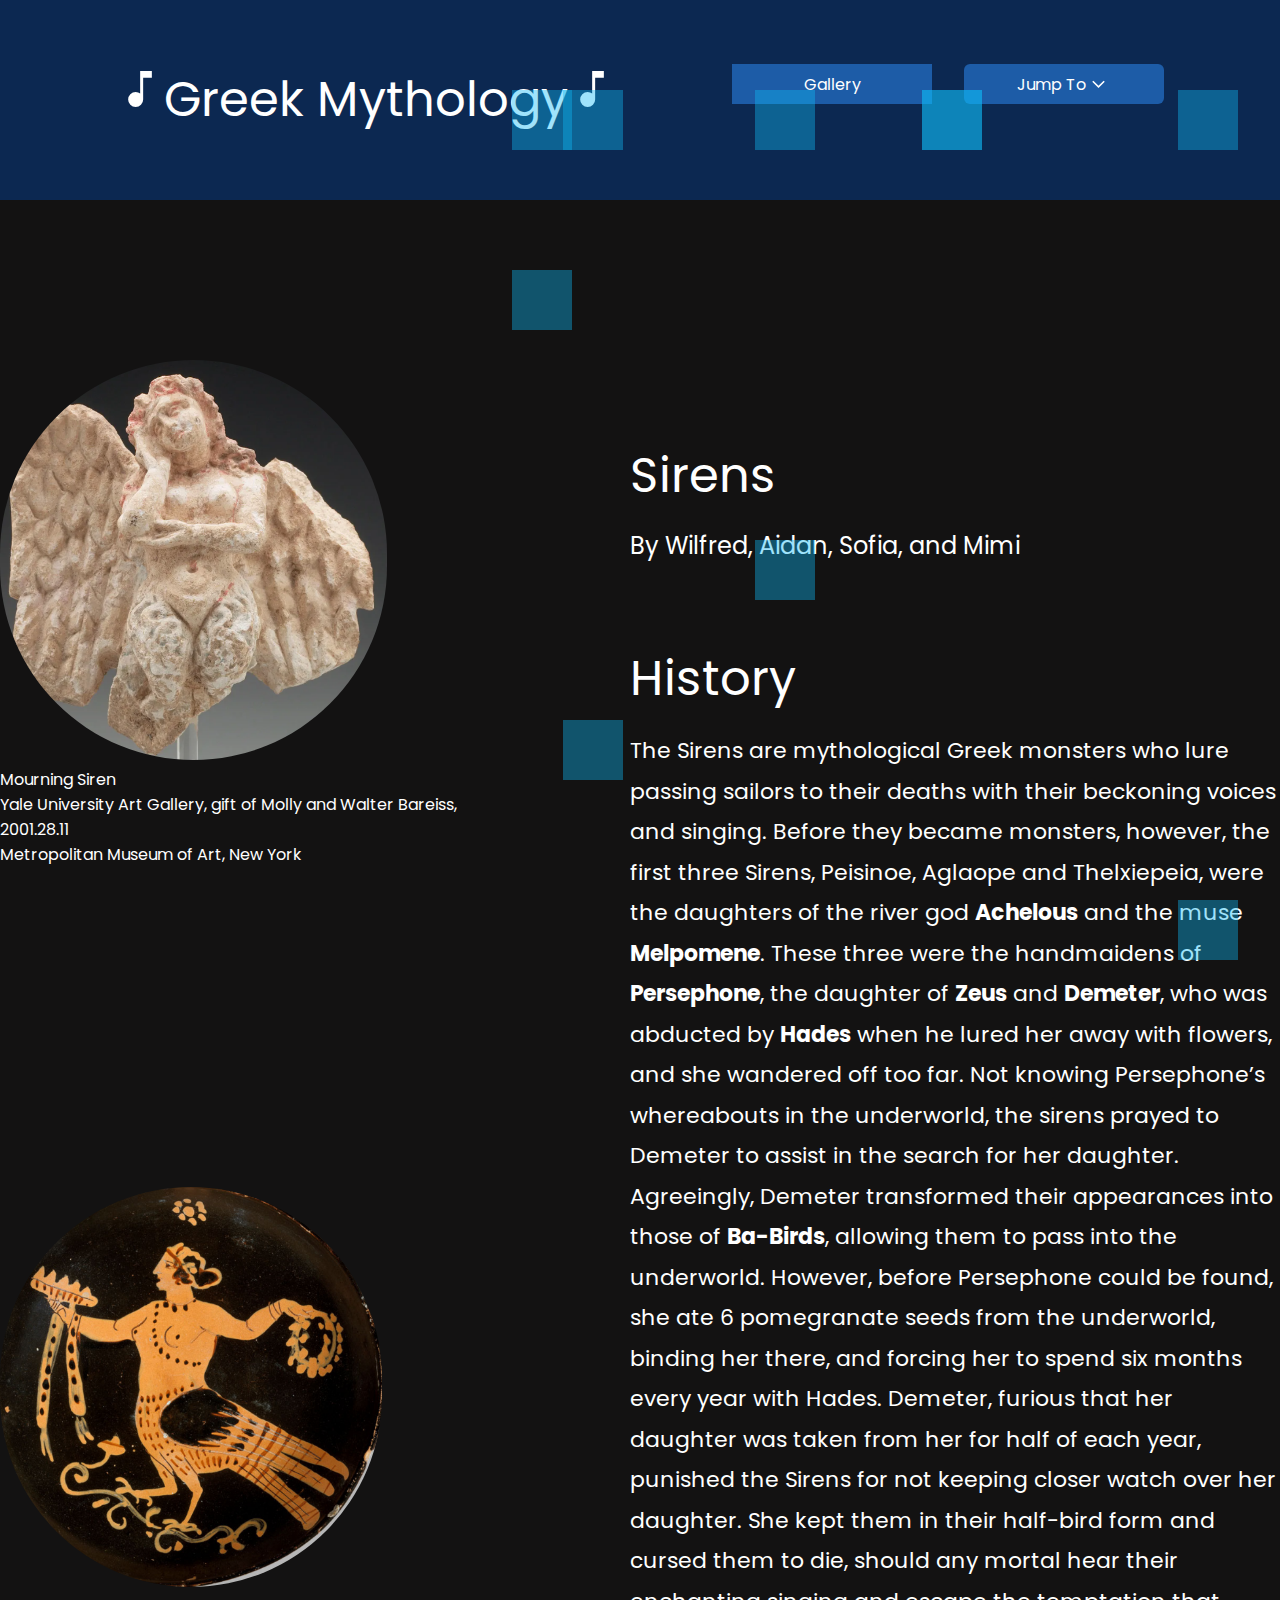
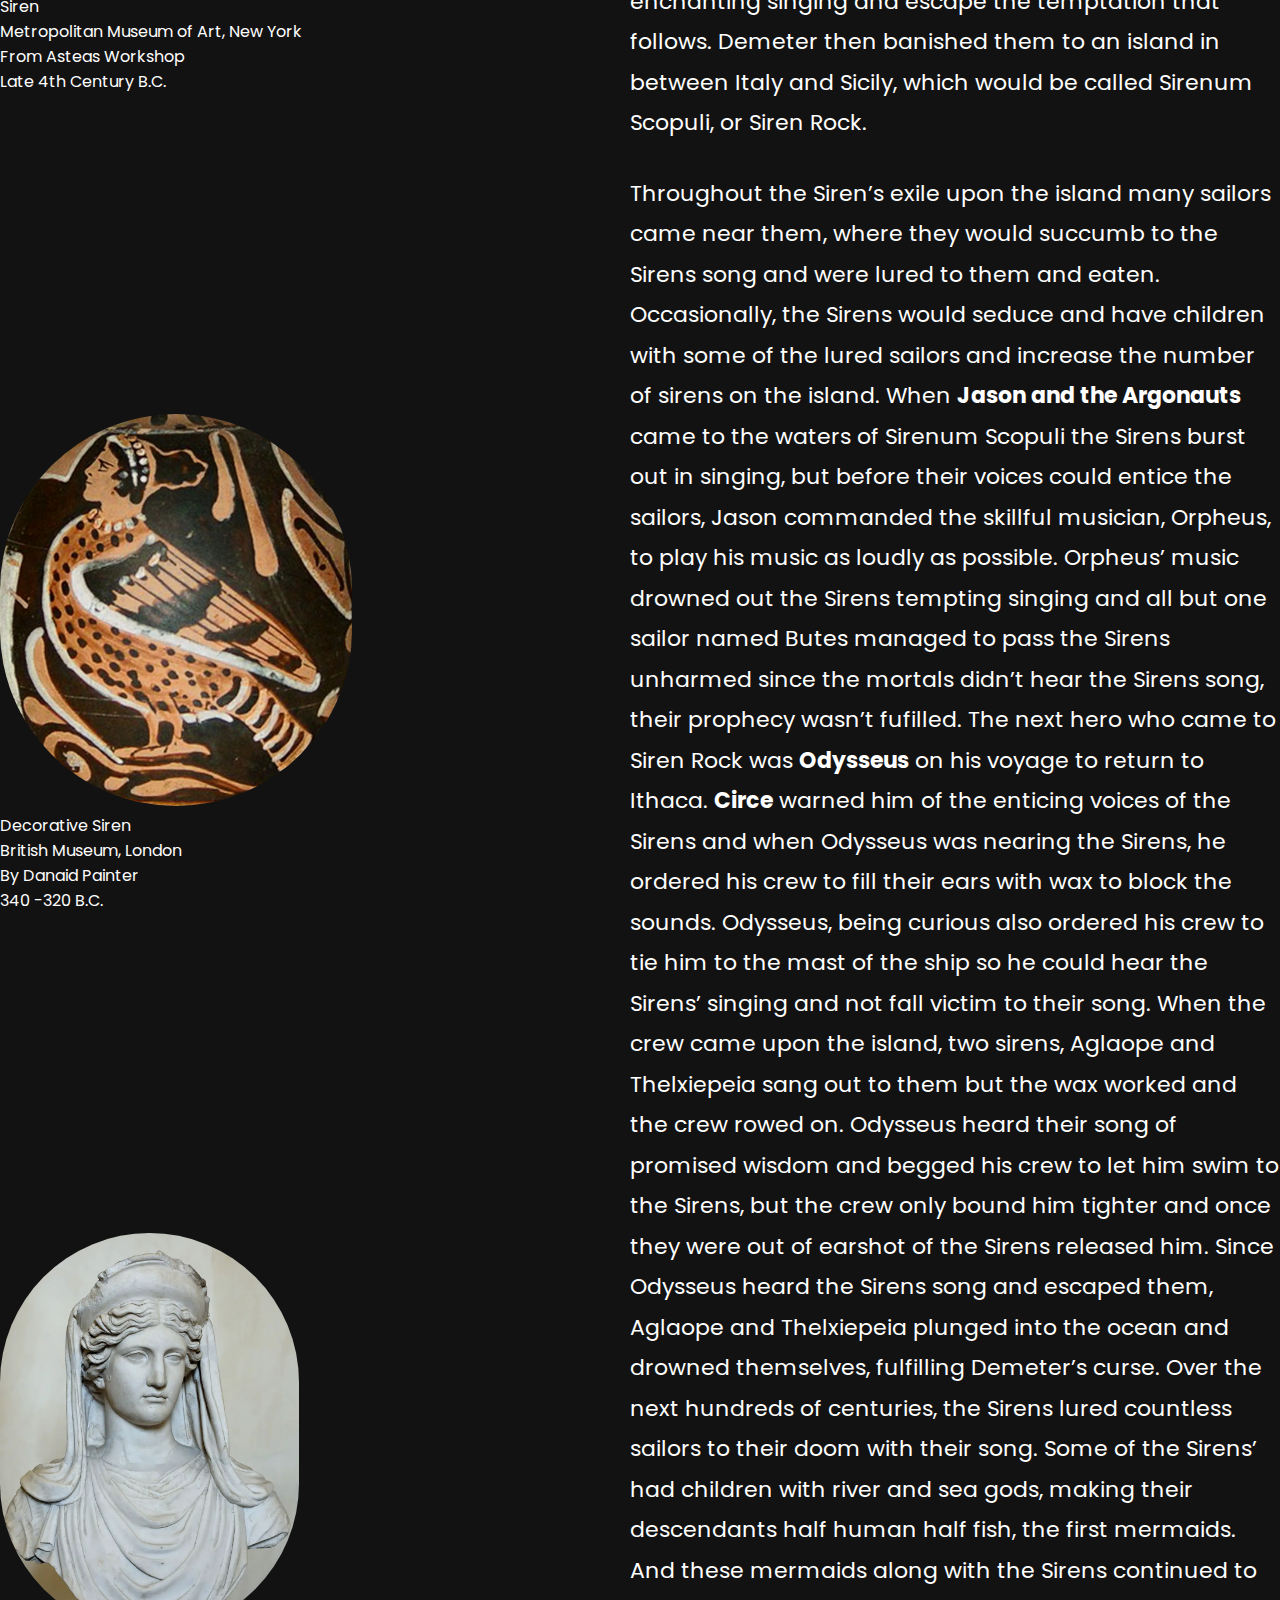
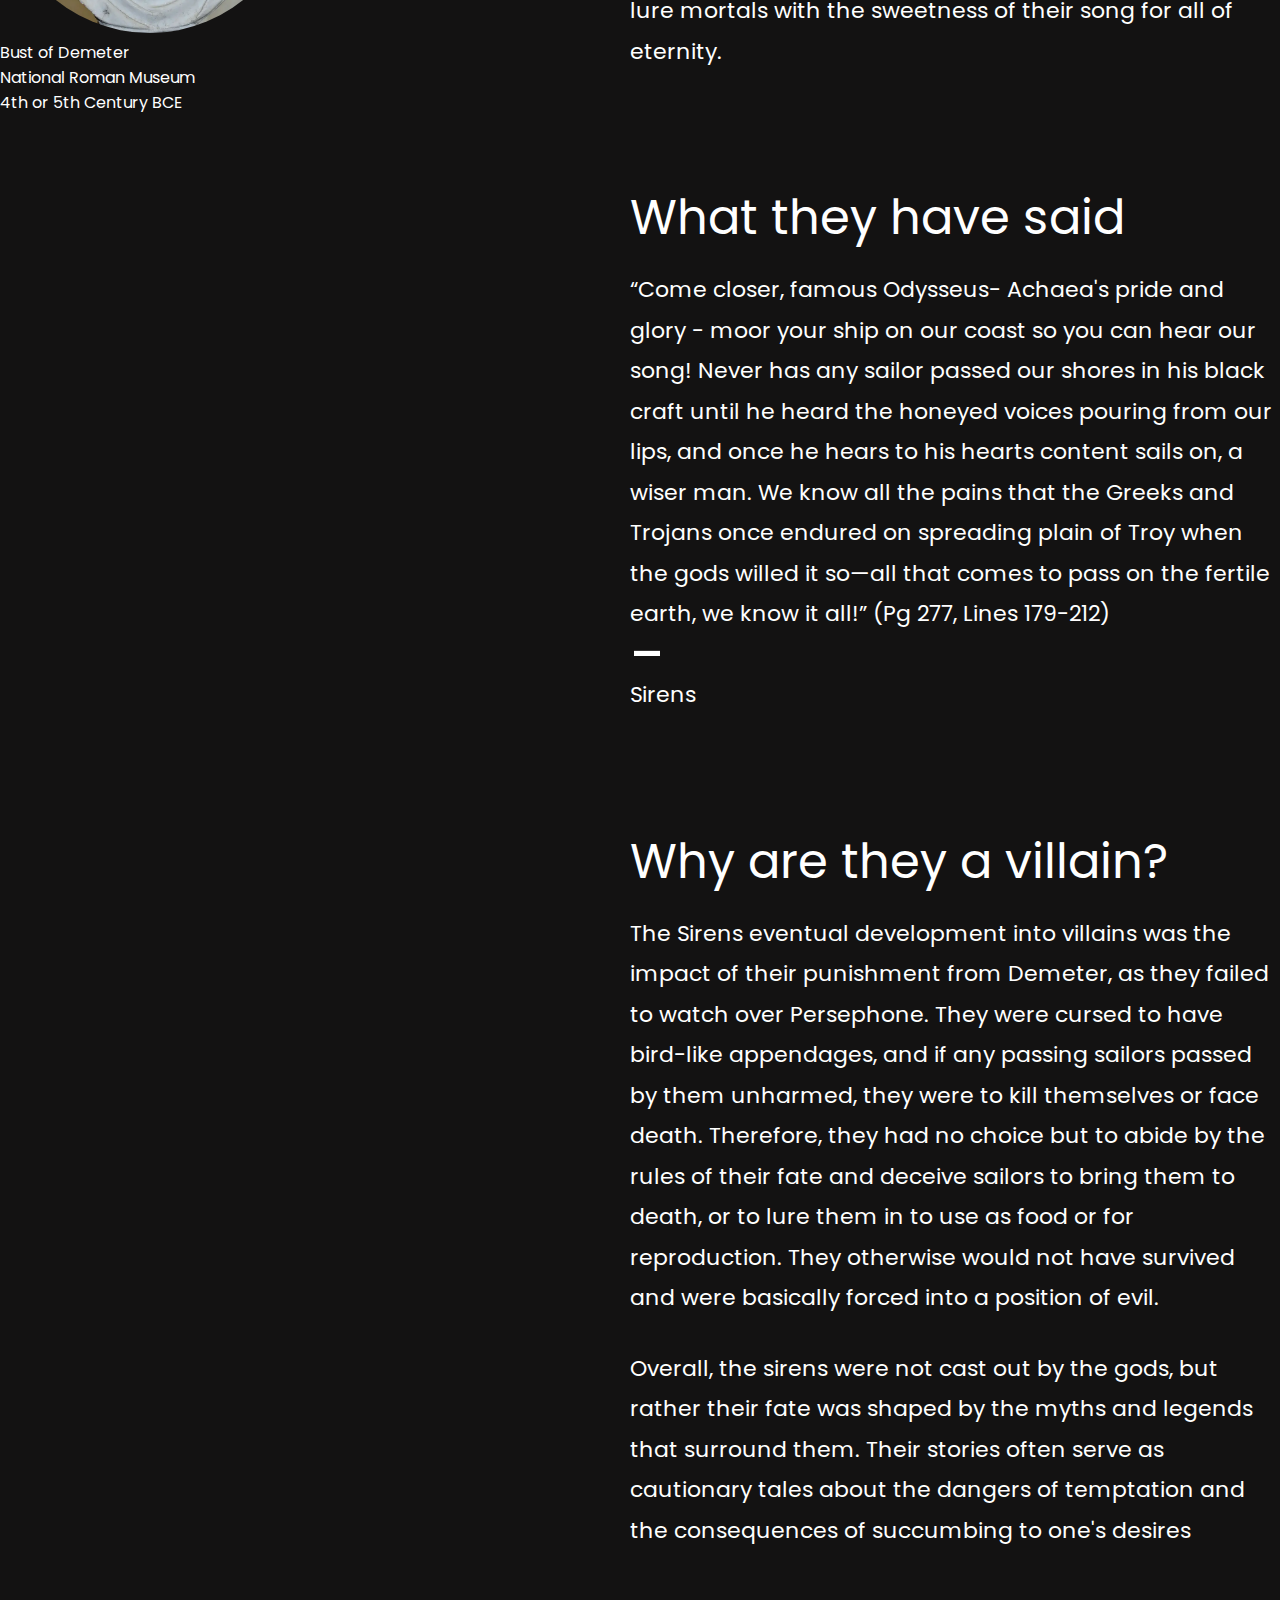
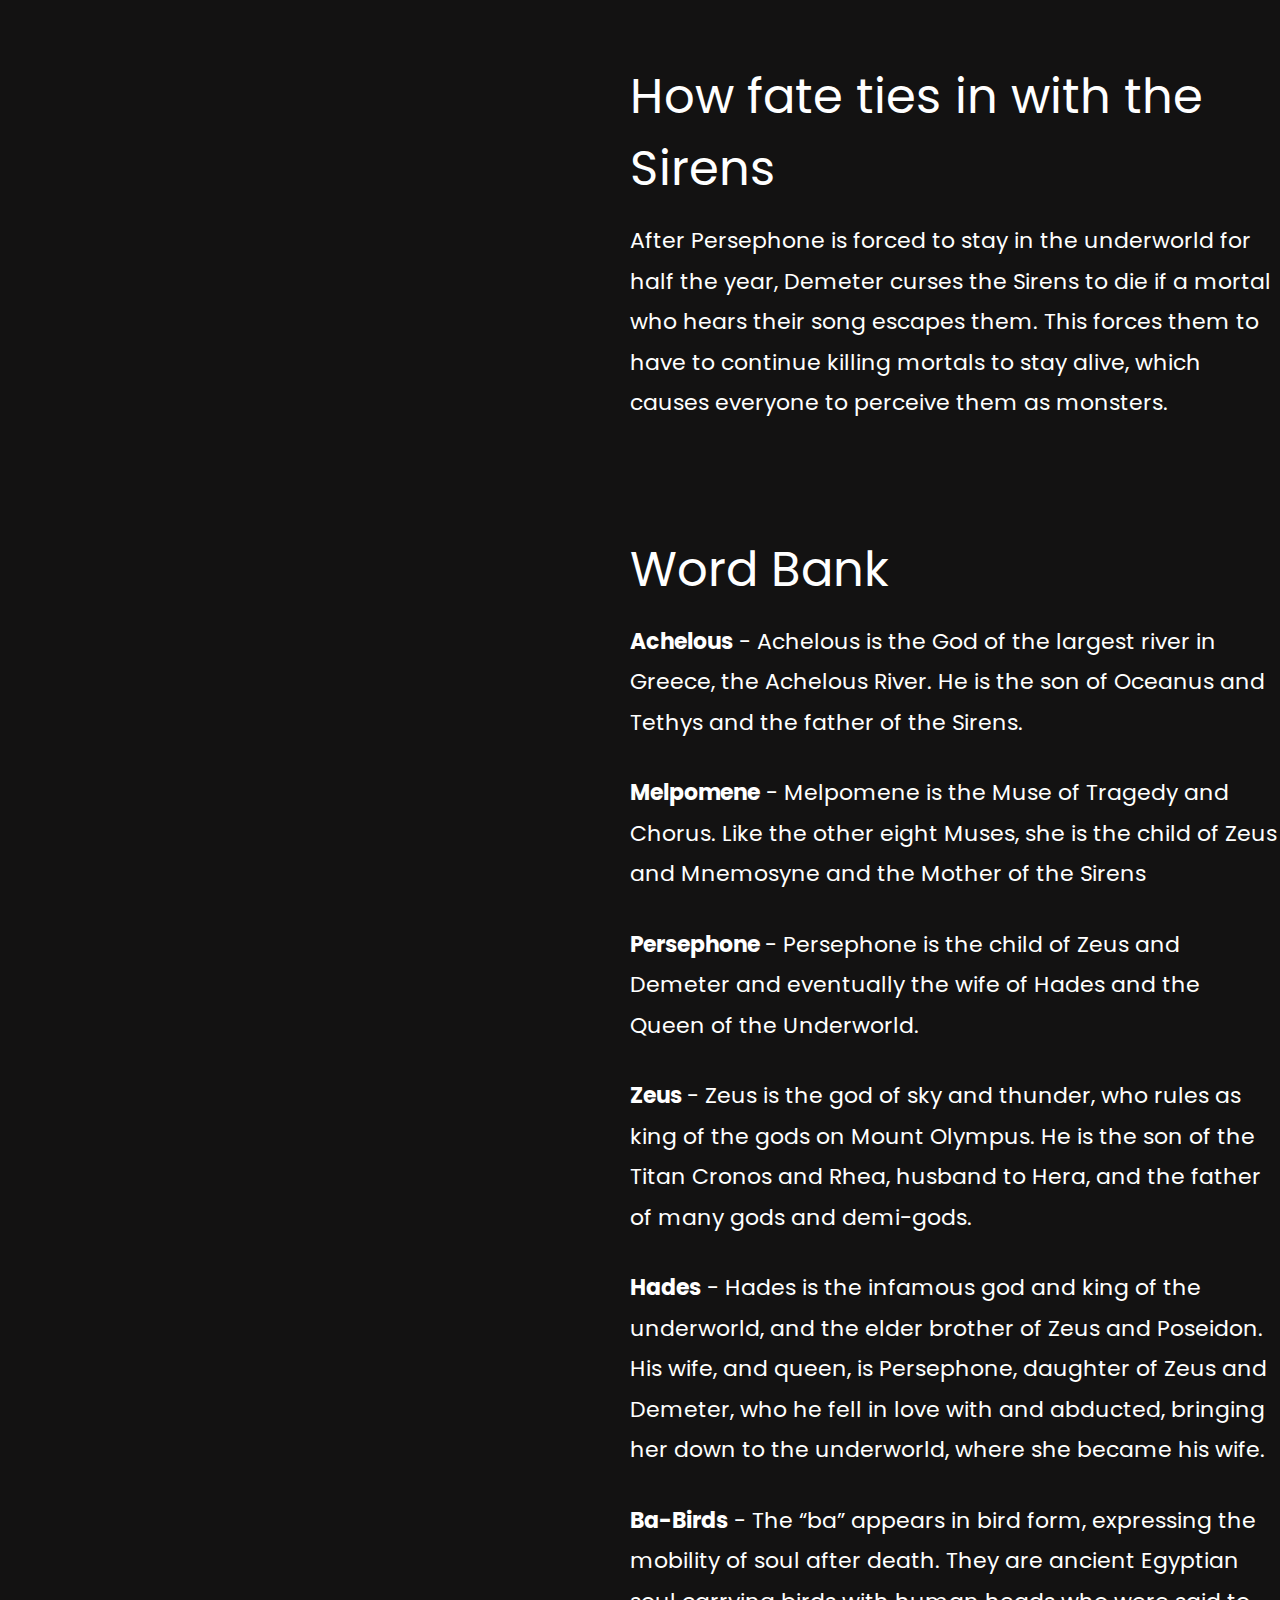
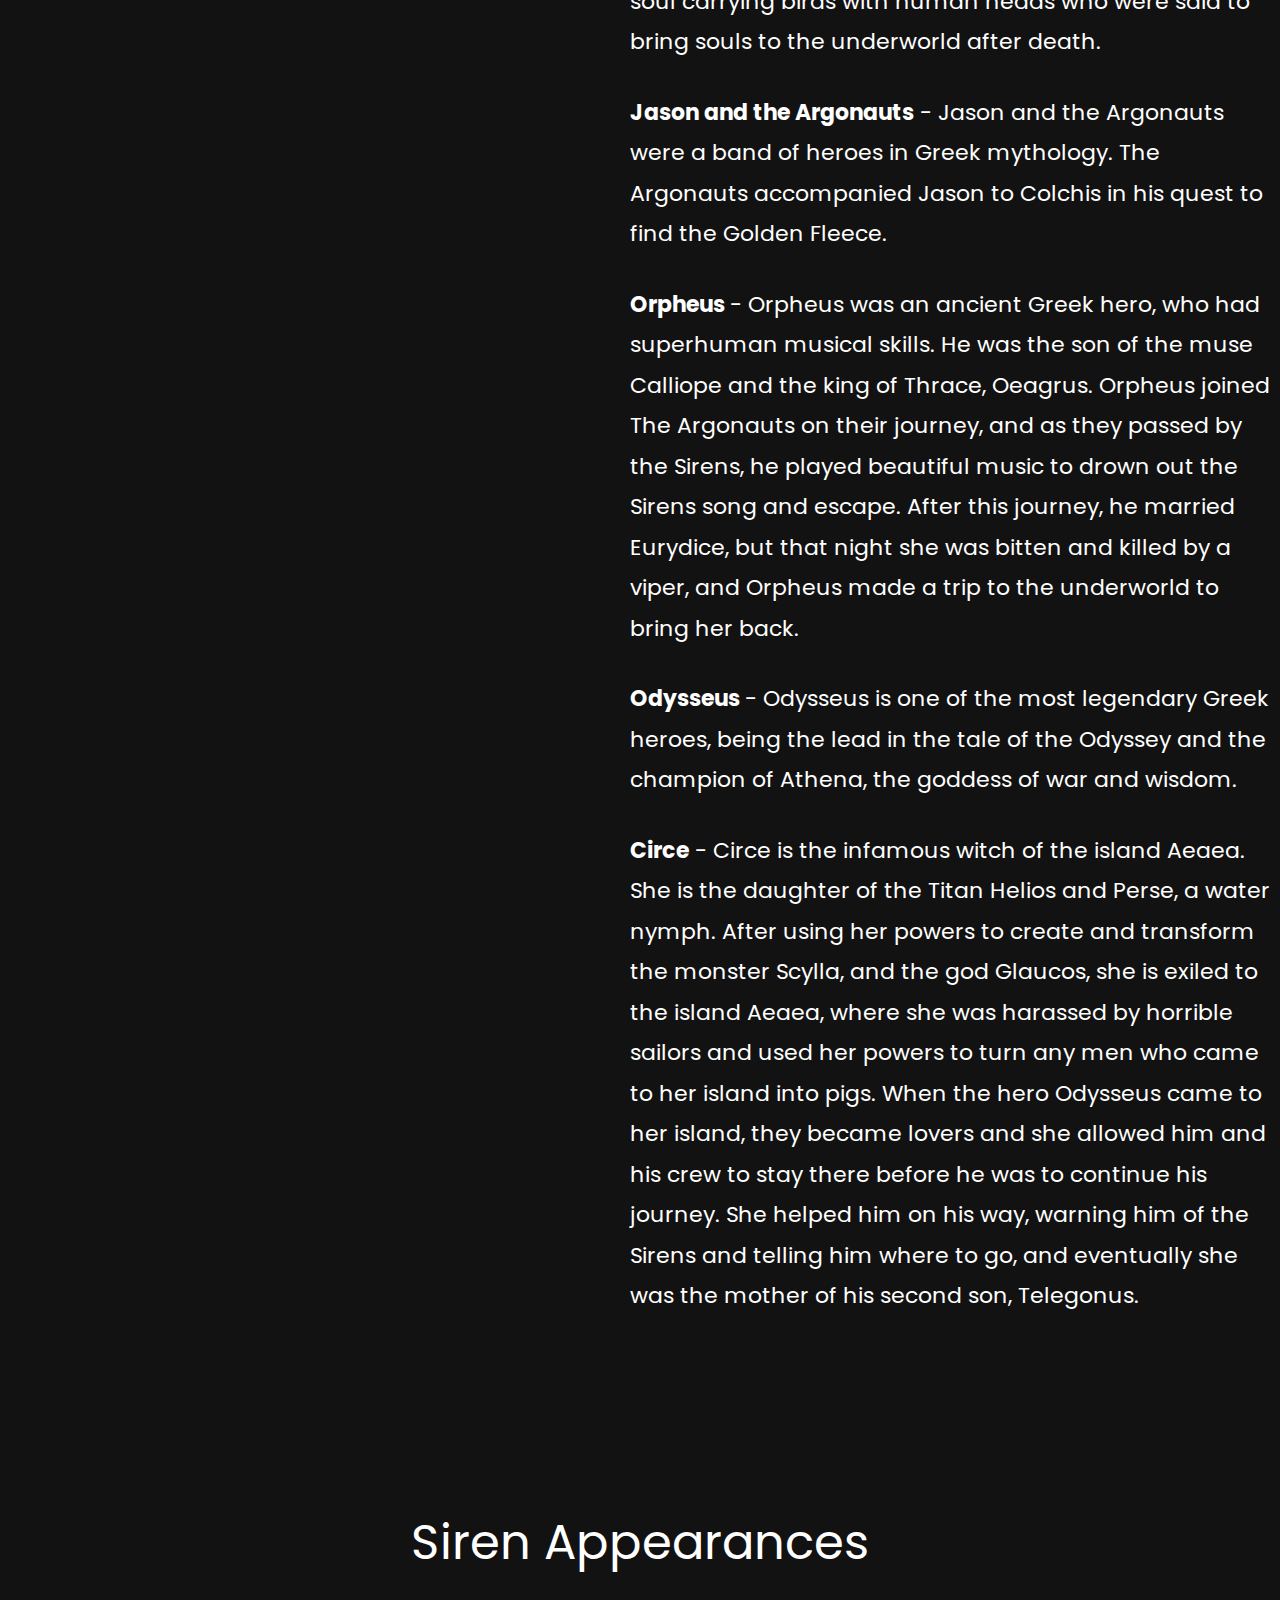
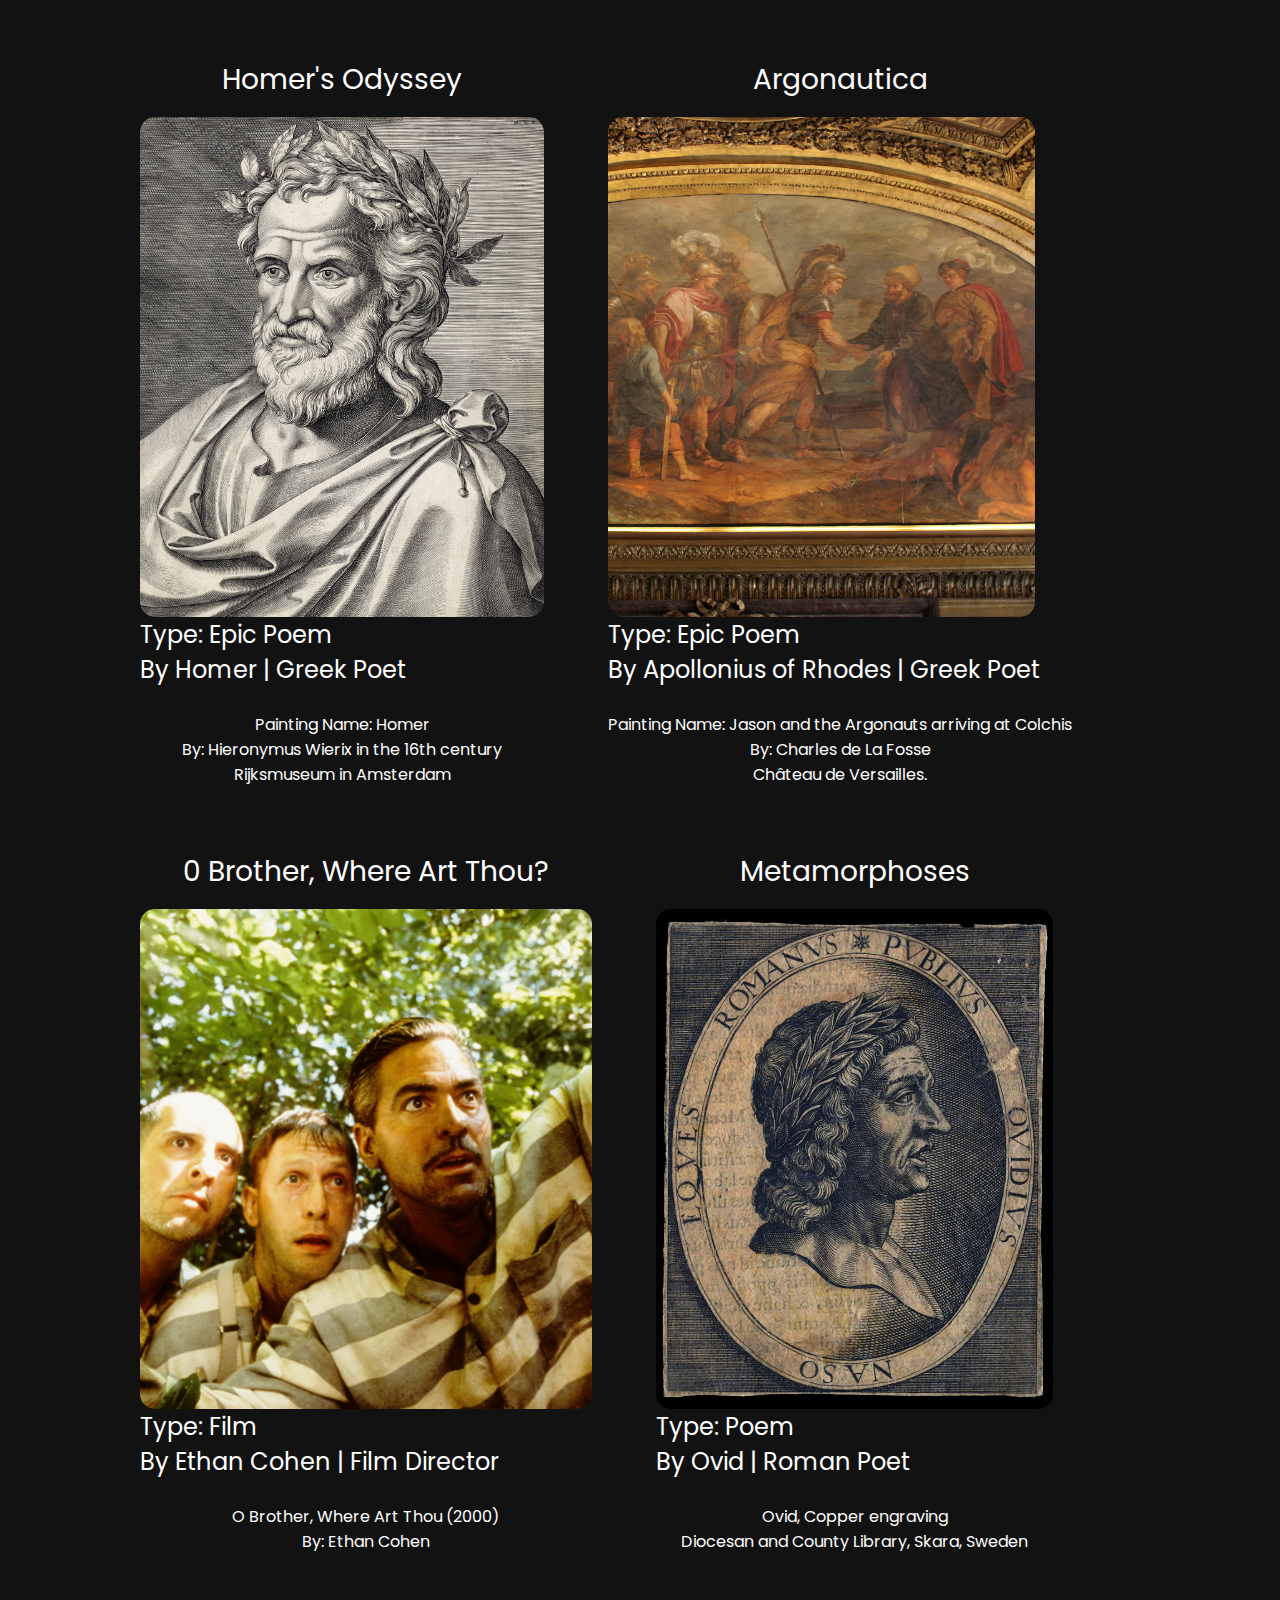
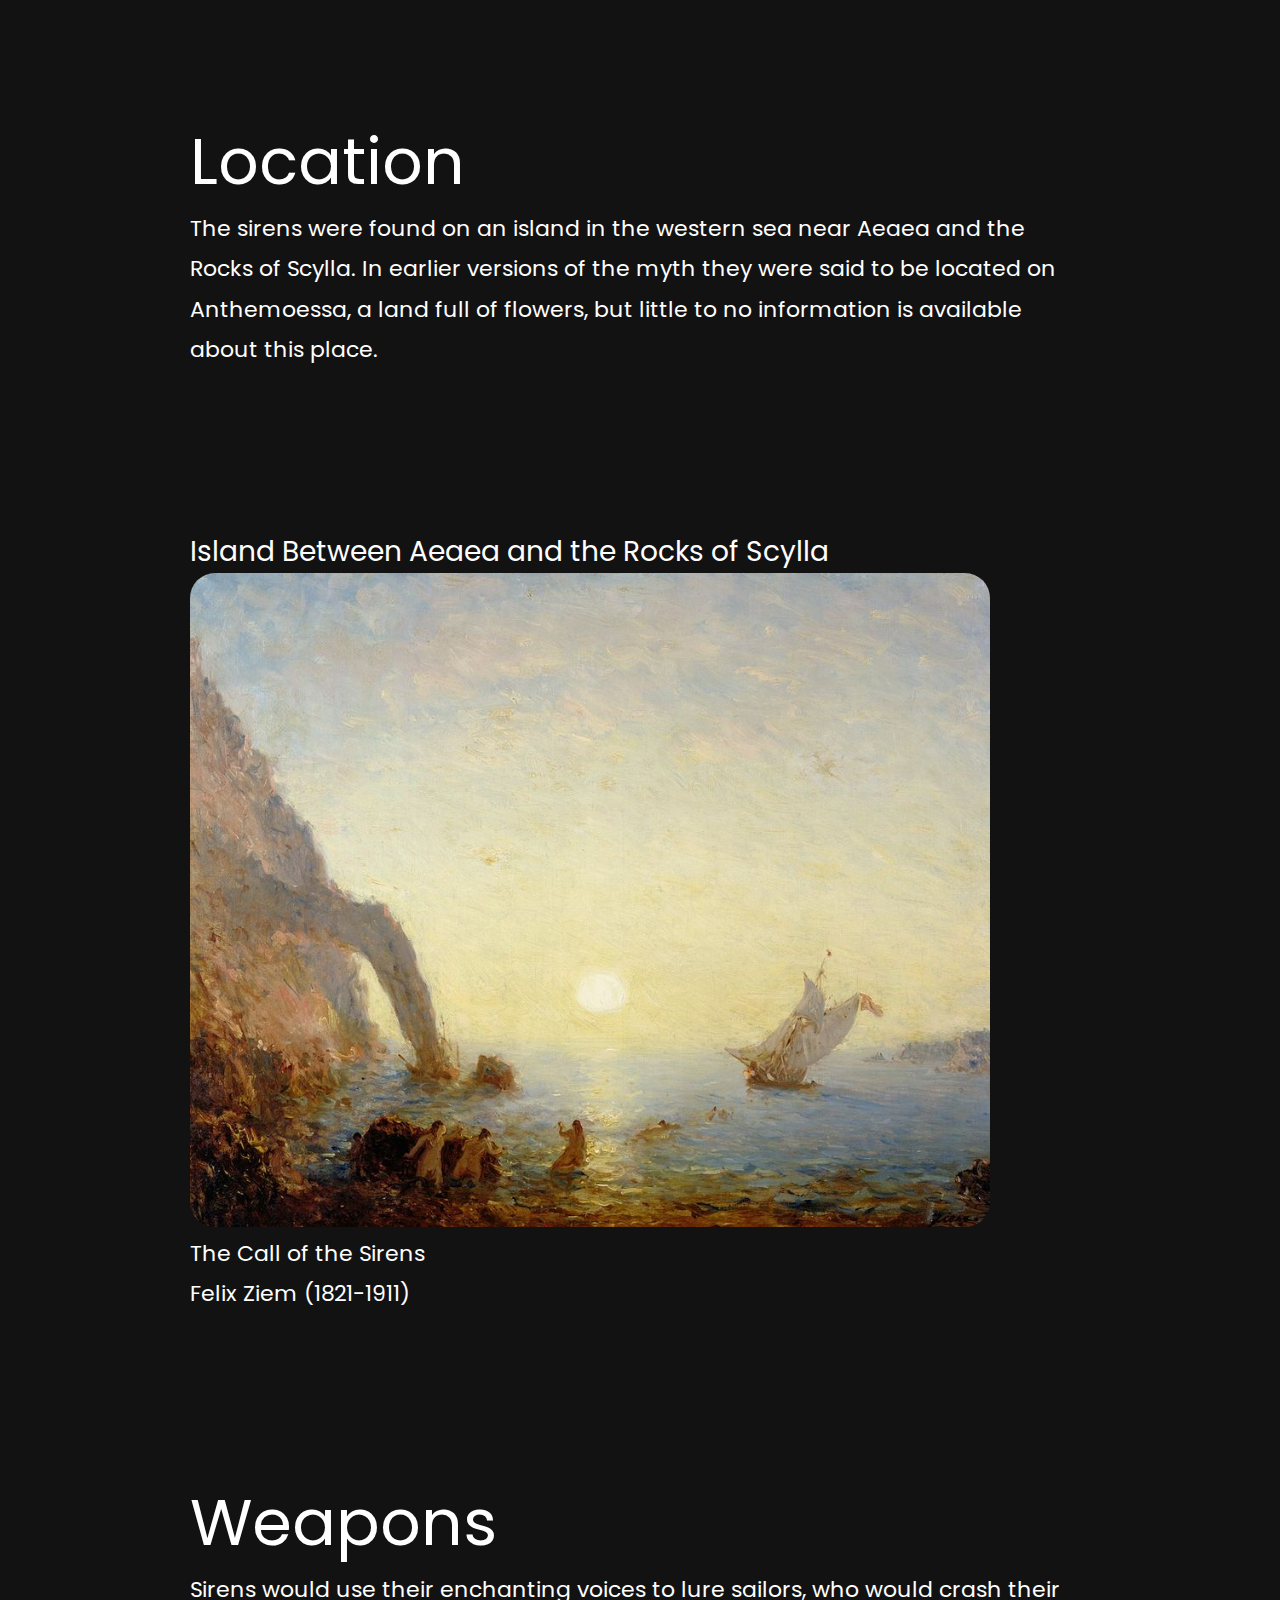
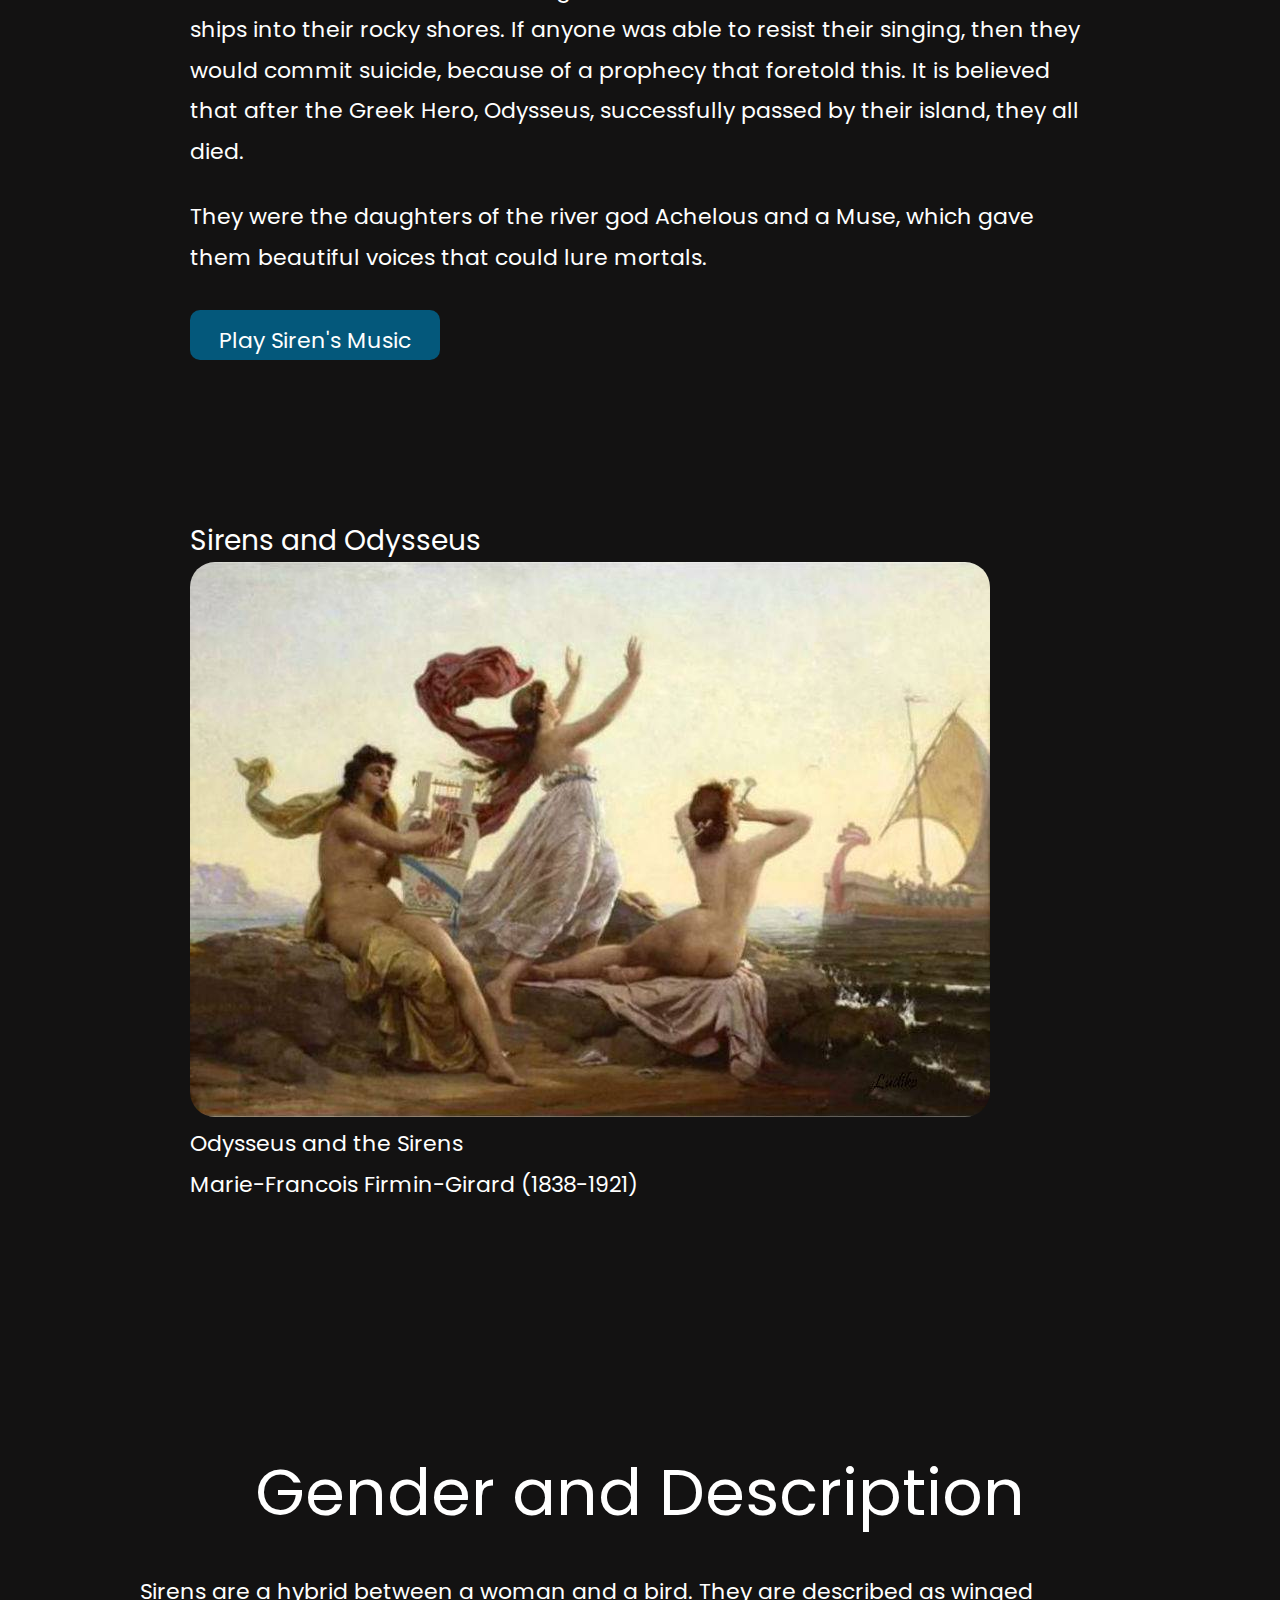
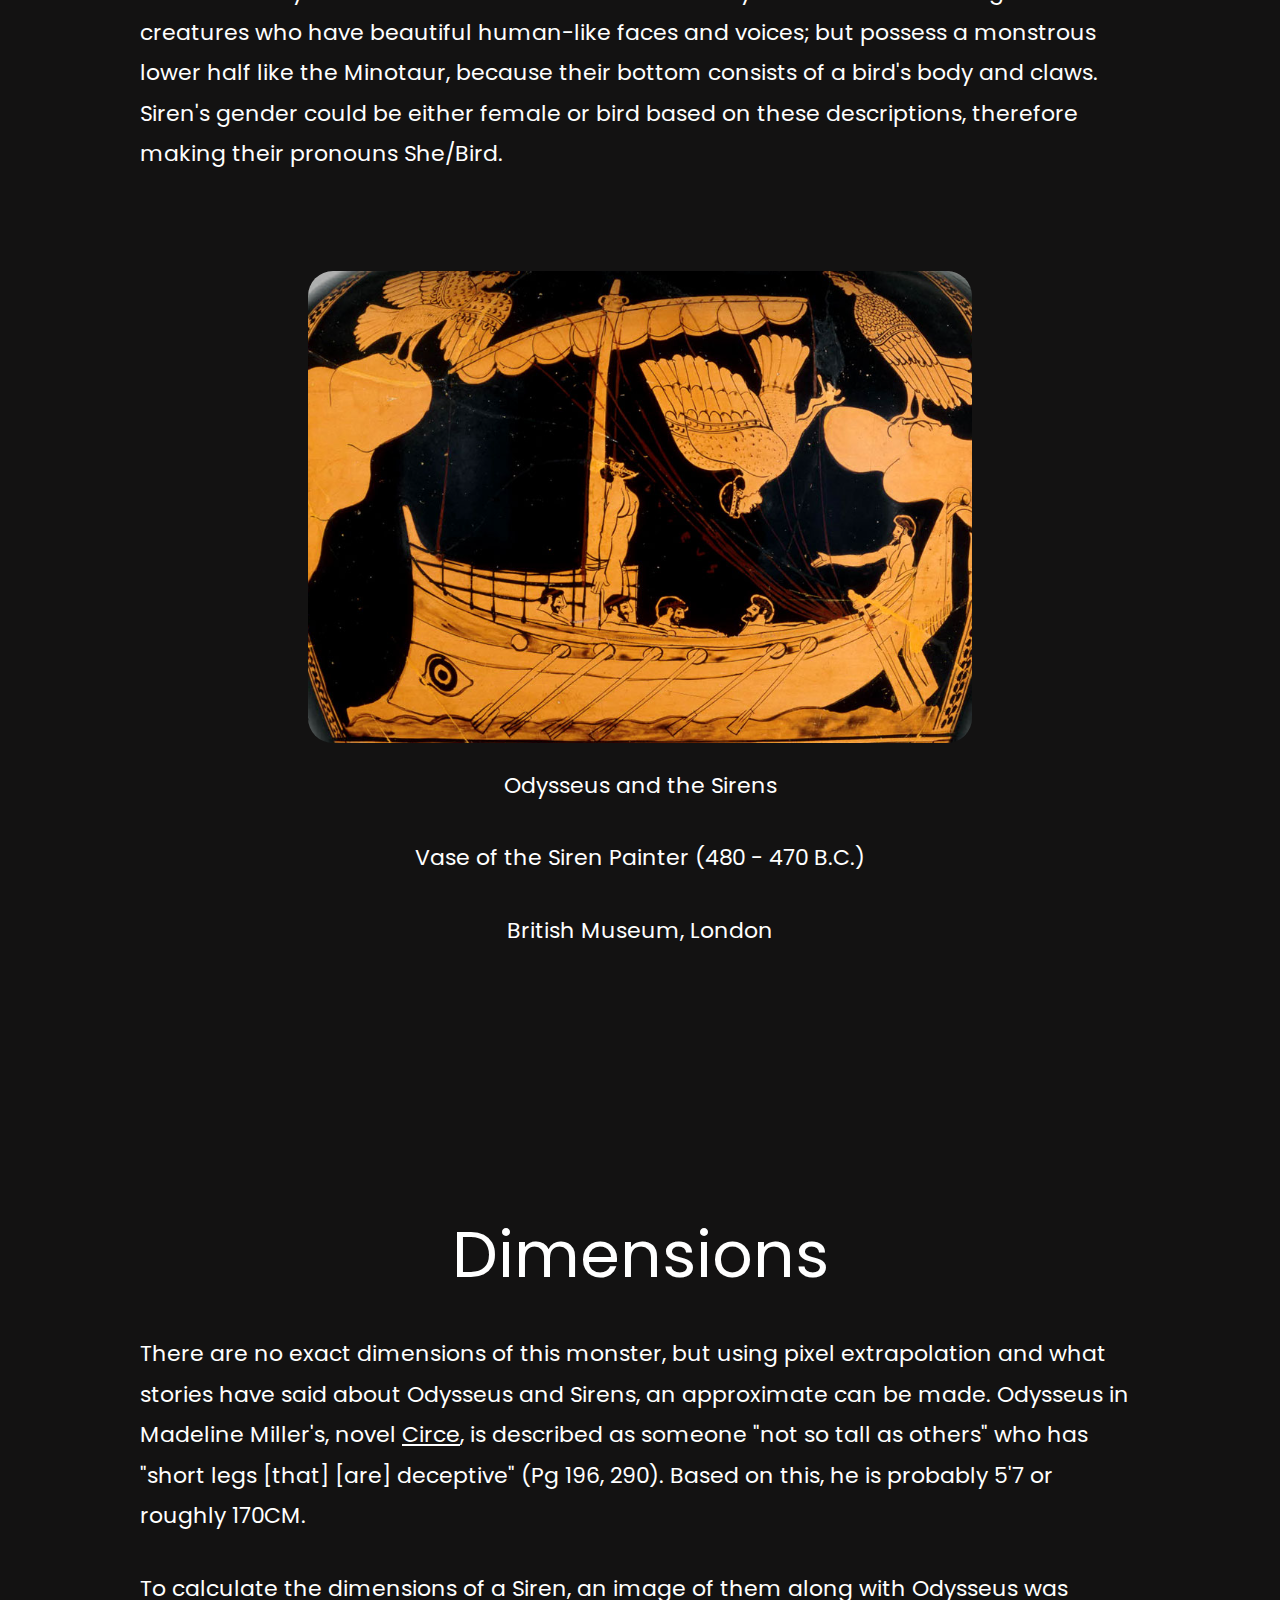
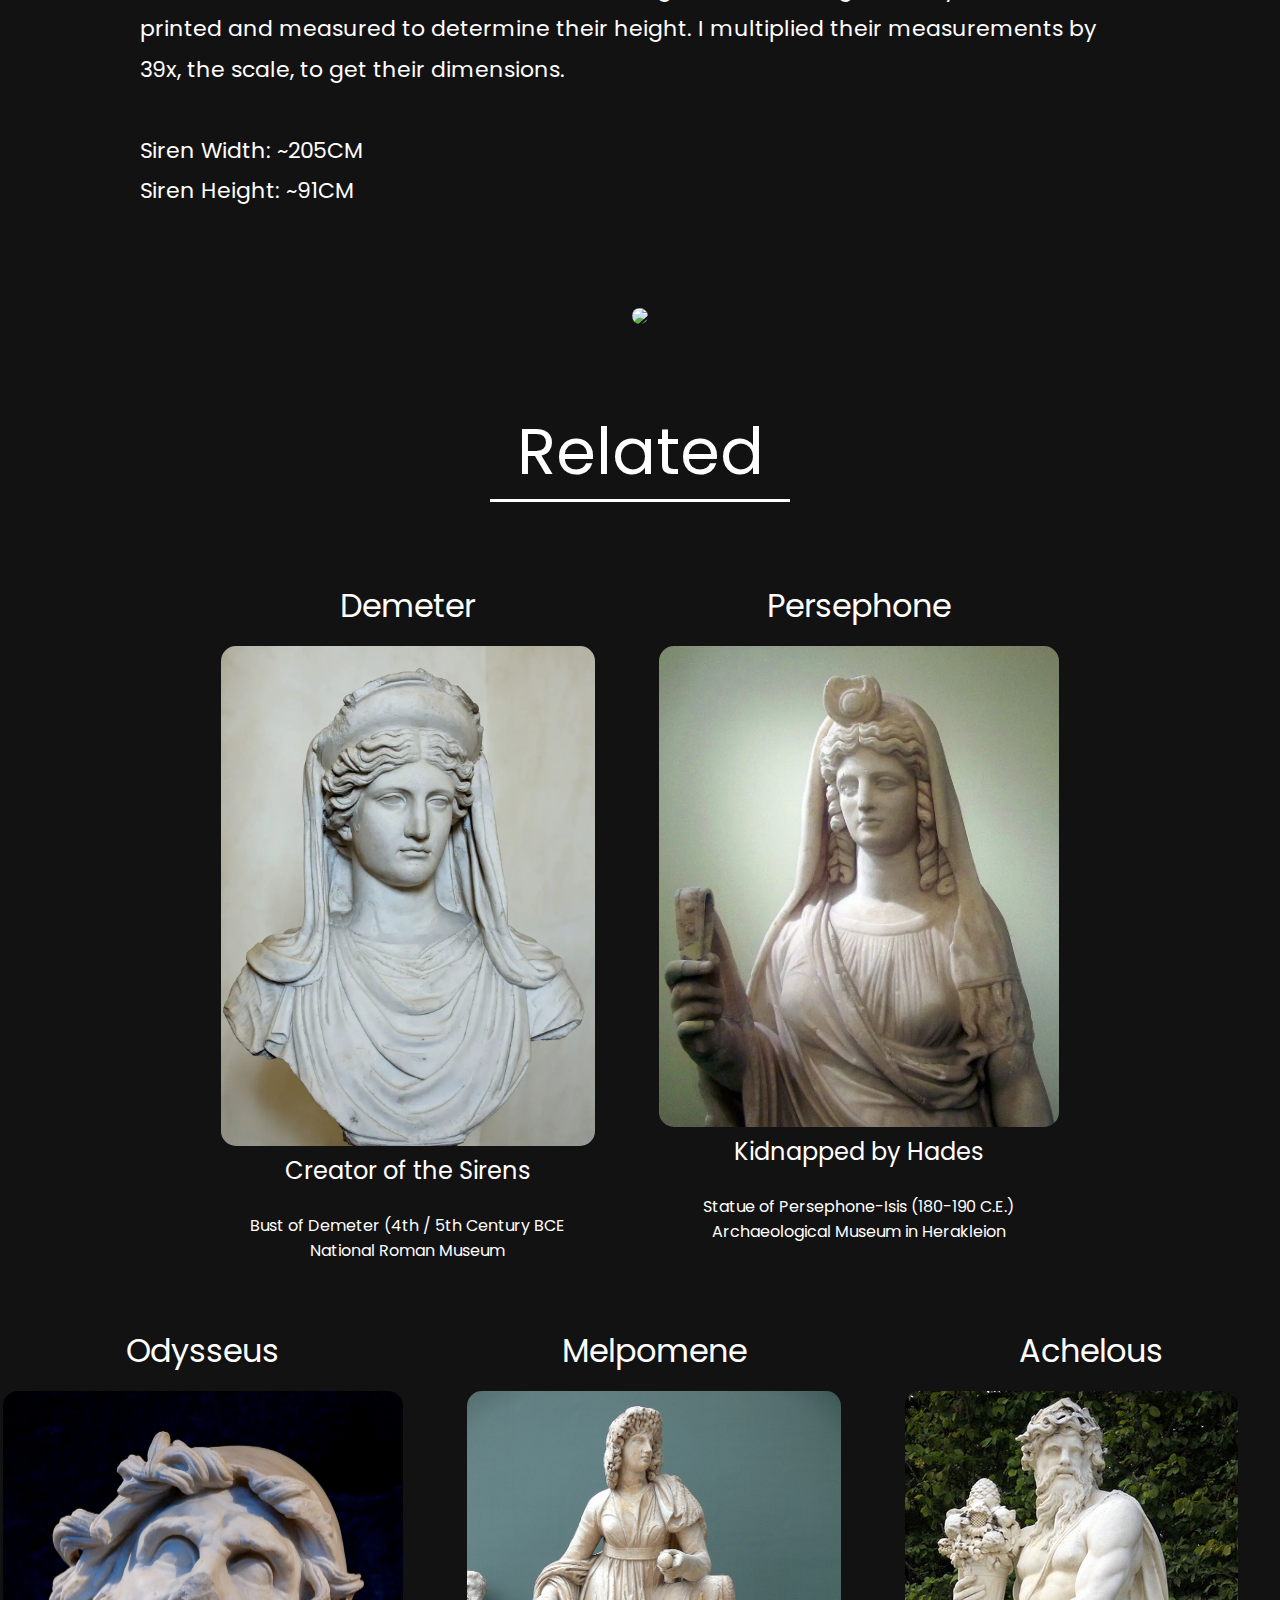
==== commit 3185de3f: "Update index.html" ====
--- a/index.html
+++ b/index.html
@@ -52,10 +52,32 @@
   <div class="main">
       <div class="main__container">
           <div class="main__container--content">
-              <img src="siren-logo-2.PNG" alt="Greek Sirens">
-              <img src="greek_art/sirens_header_image_1.PNG" alt="Greek Sirens">
-              <img src="greek_art/siren_header_image_3.png" alt="Greek Sirens">
-              <img src="demeter.png" alt="Greek Sirens">
+              <div>
+                <a href="https://www.britannica.com/topic/Siren-Greek-mythology"><img src="siren-logo-2.PNG" alt="Greek Sirens"></a>
+                <p class="main__container--caption">Mourning Siren</p>
+                <p class="main__container--caption">Yale University Art Gallery, gift of Molly and Walter Bareiss, 2001.28.11</p>
+                <p class="main__container--caption">Metropolitan Museum of Art, New York</p>
+              </div>
+              <div>
+                  <a href="https://www.theoi.com/Gallery/O21.11.html"><img src="greek_art/sirens_header_image_1.PNG" alt="Greek Sirens"></a>
+                  <p class="main__container--caption">Siren</p>
+                  <p class="main__container--caption">Metropolitan Museum of Art, New York</p>
+                  <p class="main__container--caption">From Asteas Workshop</p>
+                  <p class="main__container--caption">Late 4th Century B.C.</p>
+              </div>
+              <div>
+                <a href="https://www.theoi.com/Gallery/O21.11.html "><img src="greek_art/siren_header_image_3.png" alt="Greek Sirens"></a>
+                <p class="main__container--caption">Decorative Siren</p>
+                <p class="main__container--caption">British Museum, London</p>
+                <p class="main__container--caption">By Danaid Painter</p>
+                <p class="main__container--caption">340 -320 B.C.</p>
+              </div>
+              <div>
+                <a href="https://www.greekmythology.com/Other_Gods/Demeter/demeter.html"><img src="demeter.png" alt="Greek Sirens"></a>
+                <p class="main__container--caption">Bust of Demeter</p>
+                <p class="main__container--caption">National Roman Museum</p>
+                <p class="main__container--caption">4th or 5th Century BCE</p>
+              </div>
           </div>
           <div class="main__container--text">
               <div class="main__container--text-content">
@@ -197,6 +219,12 @@
                   <img src="homer.png" alt="Homer">
                   <header class="main-appearance__content-sub-header">Type: Epic Poem</header>
                   <header  class="main-appearance__content-sub-header">By Homer | Greek Poet</header>
+
+                  <br>
+
+                  <header  class="main-appearance__content-sub-caption">Painting Name: Homer</header>
+                  <header  class="main-appearance__content-sub-caption">By: Hieronymus Wierix in the 16th century</header>
+                  <header  class="main-appearance__content-sub-caption">Rijksmuseum in Amsterdam</header>
               </div>
 
               <div class="main-appearance__content">
@@ -204,6 +232,12 @@
                   <img src="greek_art/argonauttica.PNG" alt="Apollonius">
                   <header class="main-appearance__content-sub-header">Type: Epic Poem</header>
                   <header  class="main-appearance__content-sub-header">By Apollonius of Rhodes | Greek Poet</header>
+
+                  <br>
+
+                  <header  class="main-appearance__content-sub-caption">Painting Name: Jason and the Argonauts arriving at Colchis</header>
+                  <header  class="main-appearance__content-sub-caption">By: Charles de La Fosse</header>
+                  <header  class="main-appearance__content-sub-caption">Château de Versailles.</header>
               </div>
 
               <div class="main-appearance__content">
@@ -211,6 +245,11 @@
                   <img src="normal_art/o_brother_where_art_thou.PNG" alt="0 Brother, Where Art Thou?">
                   <header class="main-appearance__content-sub-header">Type: Film</header>
                   <header  class="main-appearance__content-sub-header">By Ethan Cohen | Film Director</header>
+
+                  <br>
+
+                  <header  class="main-appearance__content-sub-caption">O Brother, Where Art Thou (2000)</header>
+                  <header  class="main-appearance__content-sub-caption">By: Ethan Cohen</header>
               </div>
 
               <div class="main-appearance__content">
@@ -218,6 +257,11 @@
                   <img src="normal_art/ovid.png" alt="Ovid">
                   <header class="main-appearance__content-sub-header">Type: Poem</header>
                   <header  class="main-appearance__content-sub-header">By Ovid | Roman Poet</header>
+
+                  <br>
+
+                  <header  class="main-appearance__content-sub-caption">Ovid, Copper engraving</header>
+                  <header  class="main-appearance__content-sub-caption">Diocesan and County Library, Skara, Sweden</header>
               </div>
           </div>
       </div>
@@ -234,7 +278,12 @@
               <div class="main-location__grid">
                   <div class="main-location__image">
                       <header class="main-location__content-subheader">Island Between Aeaea and the Rocks of Scylla</header>
-                      <img src="sirens_island.jpg">
+                      <a href="https://www.greeklegendsandmyths.com/the-sirens.html"><img src="sirens_island.jpg"></a>
+
+                      <br>
+
+                      <p class="main-location--caption">The Call of the Sirens</p>
+                      <p class="main-location--caption">Felix Ziem (1821-1911)</p>
                   </div>
               </div>
           </div>
@@ -257,7 +306,12 @@
               <div class="main-location__grid">
                   <div class="main-location__image">
                       <header class="main-location__content-subheader">Sirens and Odysseus</header>
-                      <img src="greek_art/sirens_and_odyessus.jpg">
+                      <a href="https://www.greeklegendsandmyths.com/the-sirens.html"><img src="greek_art/sirens_and_odyessus.jpg"></a>
+
+                      <br>
+
+                      <p class="main-location--caption">Odysseus and the Sirens</p>
+                      <p class="main-location--caption">Marie-Francois Firmin-Girard (1838-1921)</p>
                   </div>
               </div>
           </div>
@@ -273,7 +327,11 @@
                   </p>
               </div>
               <div class="main-specie__content">
-                  <img src="greek_art/siren_desc.PNG">
+                  <a href="https://www.theoi.com/Pontios/Seirenes.html"><img src="greek_art/siren_desc.PNG"></a>
+
+                  <p class="main-location--caption">Odysseus and the Sirens</p>
+                  <p class="main-location--caption">Vase of the Siren Painter (480 - 470 B.C.)</p>
+                  <p class="main-location--caption">British Museum, London</p>
               </div>
           </div>
       </div>
@@ -307,30 +365,55 @@
                   <header class="main-related__content-header">Demeter</header>
                   <img src="demeter.png" alt="Demeter">
                   <header class="main-related__content-sub-header">Creator of the Sirens</header>
+
+                  <br>
+
+                  <header class="main-location--caption" style="text-align: center">Bust of Demeter (4th / 5th Century BCE</header>
+                  <header class="main-location--caption" style="text-align: center">National Roman Museum</header>
               </div>
 
               <div class="main-related__content">
                   <header class="main-related__content-header">Persephone</header>
                   <img src="persephone.png" alt="Persephone">
                   <header class="main-related__content-sub-header">Kidnapped by Hades</header>
+
+                  <br>
+
+                  <header class="main-location--caption" style="text-align: center">Statue of Persephone-Isis (180-190 C.E.)</header>
+                  <header class="main-location--caption" style="text-align: center">Archaeological Museum in Herakleion</header>
               </div>
 
               <div class="main-related__content">
                   <header class="main-related__content-header">Odysseus</header>
                   <img src="odyessus.jpg" alt="Odysseus">
                   <header class="main-related__content-sub-header">Sailed by the Sirens</header>
+
+                  <br>
+
+                  <header class="main-location--caption" style="text-align: center">Head of Odysseus (1st century CE)</header>
+                  <header class="main-location--caption" style="text-align: center">National Archaeological Museum</header>
               </div>
 
               <div class="main-related__content">
                   <header class="main-related__content-header">Melpomene</header>
                   <img src="Melpomene.jpg" alt="Melpomene">
                   <header class="main-related__content-sub-header">Mother of the Sirens</header>
+
+                  <br>
+
+                  <header class="main-location--caption" style="text-align: center">Melpomene Roman Statue (2nd Century AD)</header>
+                  <header class="main-location--caption" style="text-align: center">Ny Carlsberg Glyptotek</header>
               </div>
 
               <div class="main-related__content">
                   <header class="main-related__content-header">Achelous</header>
                   <img src="achelous.jpg" alt="Achelous">
                   <header class="main-related__content-sub-header">Father of the Sirens</header>
+
+                  <br>
+
+                  <header class="main-location--caption" style="text-align: center">Achelous (1688 Marble Sculpture</header>
+                  <header class="main-location--caption" style="text-align: center">Located in the Gardens of the Versailles Palace</header>
               </div>
           </div>
       </div>
@@ -363,4 +446,4 @@
         );
     </script>
 </body>
-</html>+</html>
